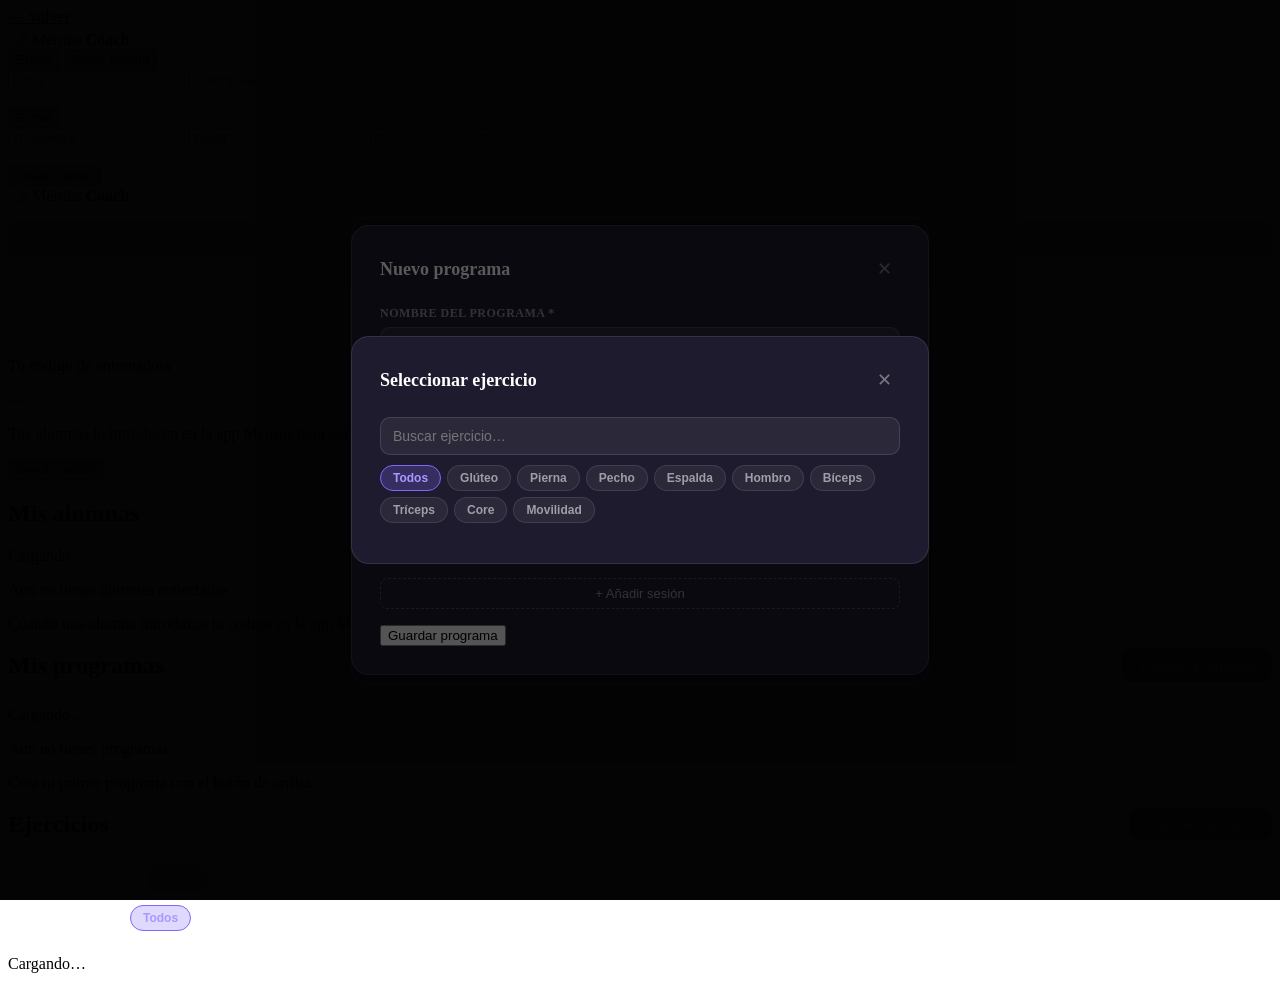
==== coach.html @ 7d2137c9 "feat: filtros por grupo muscular en el picker de ejercicios Co-Authored-By: Claude Sonnet 4.6 <norep" ====
<!doctype html>
<html lang="es">
<head>
  <meta charset="utf-8">
  <meta name="viewport" content="width=device-width, initial-scale=1">
  <title>Meirins Coach · Panel de entrenadora</title>
  <link rel="stylesheet" href="style.css">
  <link rel="stylesheet" href="coach.css">
</head>
<body class="coach-body">

  <!-- ── LOGIN / REGISTER ── -->
  <div id="auth-screen" class="coach-auth">
    <div class="coach-auth-card">
      <div style="display:flex;justify-content:space-between;align-items:center;margin-bottom:4px;">
        <a href="index.html" class="coach-back">← <span data-i18n="back">Volver</span></a>
        <div style="display:flex;gap:6px;">
          <button class="coach-lang-btn active" id="cbtn-es" onclick="setCoachLang('es')">ES</button>
          <button class="coach-lang-btn" id="cbtn-en" onclick="setCoachLang('en')">EN</button>
          <button class="coach-lang-btn" id="cbtn-fr" onclick="setCoachLang('fr')">FR</button>
        </div>
      </div>
      <div class="coach-logo">
        <span>🌙</span>
        <span class="coach-brand">Meirins <strong>Coach</strong></span>
      </div>

      <!-- Tabs -->
      <div class="auth-tabs">
        <button class="auth-tab active" onclick="showTab('login')" data-i18n="tab.login">Entrar</button>
        <button class="auth-tab" onclick="showTab('register')" data-i18n="tab.register">Crear cuenta</button>
      </div>

      <!-- Login -->
      <form id="login-form" class="auth-form" onsubmit="handleLogin(event)">
        <input class="auth-input" type="email" id="login-email" placeholder="Email" required />
        <input class="auth-input" type="password" id="login-password" data-i18n-placeholder="placeholder.password" placeholder="Contraseña" required />
        <p id="login-error" class="auth-error"></p>
        <button class="auth-btn" type="submit" id="login-btn" data-i18n="tab.login">Entrar</button>
      </form>

      <!-- Register -->
      <form id="register-form" class="auth-form hidden" onsubmit="handleRegister(event)">
        <input class="auth-input" type="text" id="reg-name" data-i18n-placeholder="placeholder.name" placeholder="Tu nombre" required />
        <input class="auth-input" type="email" id="reg-email" placeholder="Email" required />
        <input class="auth-input" type="password" id="reg-password" data-i18n-placeholder="placeholder.password6" placeholder="Contraseña (mín. 6 caracteres)" minlength="6" required />
        <p id="reg-error" class="auth-error"></p>
        <button class="auth-btn" type="submit" id="reg-btn" data-i18n="tab.register">Crear cuenta</button>
      </form>
    </div>
  </div>

  <!-- ── DASHBOARD ── -->
  <div id="dashboard-screen" class="hidden">
    <aside class="coach-sidebar">
      <div class="sidebar-logo">
        <span>🌙</span>
        <span>Meirins <strong>Coach</strong></span>
      </div>
      <p id="trainer-email" class="sidebar-email"></p>
      <nav class="sidebar-nav">
        <span class="sidebar-navitem active" onclick="showSection('clients')" data-i18n="nav.clients">Mis alumnas</span>
        <span class="sidebar-navitem" onclick="showSection('programs')" data-i18n="nav.programs">Mis programas</span>
        <span class="sidebar-navitem" onclick="showSection('exercises')" data-i18n="nav.exercises">Ejercicios</span>
      </nav>
      <div class="sidebar-code-box">
        <p class="sidebar-code-label" data-i18n="code.label">Tu código de entrenadora</p>
        <p id="trainer-code" class="sidebar-code">—</p>
        <p class="sidebar-code-hint" data-i18n="code.hint">Tus alumnas lo introducen en la app Meirins para conectarse contigo.</p>
      </div>
      <button class="sidebar-logout" onclick="handleLogout()" data-i18n="logout">Cerrar sesión</button>
    </aside>

    <main class="coach-main">

      <!-- ── MIS ALUMNAS ── -->
      <section id="section-clients">
        <h1 class="coach-heading" data-i18n="nav.clients">Mis alumnas</h1>
        <div id="clients-loading" class="coach-muted" data-i18n="loading">Cargando…</div>
        <div id="clients-empty" class="coach-empty hidden">
          <p class="coach-empty-title" data-i18n="empty.title">Aún no tienes alumnas conectadas</p>
          <p class="coach-muted" data-i18n="empty.hint">Cuando una alumna introduzca tu código en la app Meirins, aparecerá aquí.</p>
        </div>
        <div id="clients-list" class="clients-grid hidden"></div>
      </section>

      <!-- ── MIS PROGRAMAS ── -->
      <section id="section-programs" class="hidden">
        <div class="section-header">
          <h1 class="coach-heading" data-i18n="nav.programs">Mis programas</h1>
          <button class="btn-add" onclick="openModal('modal-program')" data-i18n="btn.new-program">+ Nuevo programa</button>
        </div>
        <div id="programs-loading" class="coach-muted" data-i18n="loading">Cargando…</div>
        <div id="programs-list" class="programs-grid hidden"></div>
        <div id="programs-empty" class="coach-empty hidden">
          <p class="coach-empty-title" data-i18n="empty.programs.title">Aún no tienes programas</p>
          <p class="coach-muted" data-i18n="empty.programs.hint">Crea tu primer programa con el botón de arriba.</p>
        </div>
      </section>

      <!-- ── EJERCICIOS ── -->
      <section id="section-exercises" class="hidden">
        <div class="section-header">
          <h1 class="coach-heading" data-i18n="nav.exercises">Ejercicios</h1>
          <button class="btn-add" onclick="openModal('modal-exercise')" data-i18n="btn.new-exercise">+ Nuevo ejercicio</button>
        </div>
        <div class="ex-filters">
          <div class="ex-filter-group">
            <label class="ex-filter-label">Parte del cuerpo</label>
            <div class="ex-filter-btns" id="filter-body">
              <button class="ex-fbtn active" data-filter="body" data-val="all">Todos</button>
              <button class="ex-fbtn" data-filter="body" data-val="glúteo">Glúteo</button>
              <button class="ex-fbtn" data-filter="body" data-val="pierna">Pierna</button>
              <button class="ex-fbtn" data-filter="body" data-val="pecho">Pecho</button>
              <button class="ex-fbtn" data-filter="body" data-val="espalda">Espalda</button>
              <button class="ex-fbtn" data-filter="body" data-val="hombro">Hombro</button>
              <button class="ex-fbtn" data-filter="body" data-val="bíceps">Bíceps</button>
              <button class="ex-fbtn" data-filter="body" data-val="tríceps">Tríceps</button>
              <button class="ex-fbtn" data-filter="body" data-val="core">Core</button>
              <button class="ex-fbtn" data-filter="body" data-val="movilidad">Movilidad</button>
            </div>
          </div>
          <div class="ex-filter-group">
            <label class="ex-filter-label">Material</label>
            <div class="ex-filter-btns" id="filter-equip">
              <button class="ex-fbtn active" data-filter="equip" data-val="all">Todos</button>
              <button class="ex-fbtn" data-filter="equip" data-val="sin material">Sin material</button>
              <button class="ex-fbtn" data-filter="equip" data-val="pesas">Pesas</button>
              <button class="ex-fbtn" data-filter="equip" data-val="elásticos">Elásticos</button>
              <button class="ex-fbtn" data-filter="equip" data-val="máquina">Máquina</button>
            </div>
          </div>
        </div>
        <div id="ex-loading" class="coach-muted">Cargando…</div>
        <div id="ex-list" class="ex-grid"></div>
      </section>

      <!-- ── MODAL DETALLE EJERCICIO ── -->
      <div id="modal-ex-detail" class="modal-overlay hidden" onclick="if(event.target===this)closeModal('modal-ex-detail')">
        <div class="modal-card" style="max-width:580px;padding:0;overflow:hidden">
          <div id="ex-detail-img-wrap" style="width:100%;height:280px;background:rgba(255,255,255,0.04);position:relative">
            <img id="ex-detail-img" src="" alt="" style="width:100%;height:100%;object-fit:cover;display:block"/>
            <button class="modal-close" onclick="closeModal('modal-ex-detail')" style="position:absolute;top:12px;right:12px;background:rgba(0,0,0,0.5);color:white;border:none;border-radius:50%;width:32px;height:32px;font-size:16px;cursor:pointer">✕</button>
          </div>
          <div style="padding:22px 24px 28px">
            <div style="display:flex;gap:8px;flex-wrap:wrap;margin-bottom:10px" id="ex-detail-tags"></div>
            <h2 id="ex-detail-name" style="font-size:20px;font-weight:800;color:white;margin:0 0 14px"></h2>
            <div id="ex-detail-difficulty" style="margin-bottom:16px"></div>
            <div id="ex-detail-instructions" style="font-size:14px;color:rgba(255,255,255,0.7);line-height:1.7;margin-bottom:14px"></div>
            <div id="ex-detail-safety" style="font-size:13px;color:rgba(255,255,255,0.4);line-height:1.6;border-top:1px solid rgba(255,255,255,0.08);padding-top:12px"></div>
          </div>
        </div>
      </div>

      <!-- ── MODAL EJERCICIO ── -->
      <div id="modal-exercise" class="modal-overlay hidden" onclick="if(event.target===this)closeModal('modal-exercise')">
        <div class="modal-card">
          <div class="modal-header">
            <h2 class="modal-title">Nuevo ejercicio</h2>
            <button class="modal-close" onclick="closeModal('modal-exercise')">✕</button>
          </div>
          <form onsubmit="saveExercise(event)">
            <div class="form-group">
              <label class="form-label">Nombre del ejercicio *</label>
              <input class="form-input" id="ex-name" type="text" placeholder="Ej: Sentadilla goblet" required />
            </div>
            <div class="form-row">
              <div class="form-group">
                <label class="form-label">Parte del cuerpo</label>
                <select class="form-input" id="ex-body">
                  <option value="">— Selecciona —</option>
                  <option value="glúteo">Glúteo</option>
                  <option value="pierna">Pierna</option>
                  <option value="pecho">Pecho</option>
                  <option value="espalda">Espalda</option>
                  <option value="hombro">Hombro</option>
                  <option value="bíceps">Bíceps</option>
                  <option value="tríceps">Tríceps</option>
                  <option value="core">Core</option>
                  <option value="movilidad">Movilidad</option>
                </select>
              </div>
              <div class="form-group">
                <label class="form-label">Material</label>
                <select class="form-input" id="ex-equip">
                  <option value="">— Selecciona —</option>
                  <option value="sin material">Sin material</option>
                  <option value="pesas">Pesas</option>
                  <option value="elásticos">Elásticos</option>
                  <option value="máquina">Máquina</option>
                </select>
              </div>
            </div>
            <div class="form-group">
              <label class="form-label">Notas (opcional)</label>
              <textarea class="form-input" id="ex-notes" rows="2" placeholder="Indicaciones, variantes…"></textarea>
            </div>
            <div class="form-group">
              <label class="form-label">Imagen / GIF del ejercicio (opcional)</label>
              <div id="ex-img-preview-wrap" style="display:none;margin-bottom:8px">
                <img id="ex-img-preview" src="" style="width:100%;max-height:180px;object-fit:cover;border-radius:10px"/>
              </div>
              <label for="ex-img-file" style="display:flex;align-items:center;gap:10px;cursor:pointer;background:rgba(255,255,255,0.05);border:1px dashed rgba(255,255,255,0.2);border-radius:10px;padding:12px 16px;color:rgba(255,255,255,0.6);font-size:14px">
                <span style="font-size:22px">📷</span>
                <span id="ex-img-label">Subir foto o GIF desde tu dispositivo</span>
              </label>
              <input type="file" id="ex-img-file" accept="image/*,.gif" style="display:none" onchange="previewExImg(this)"/>
            </div>
            <p id="ex-error" class="auth-error"></p>
            <button class="auth-btn" type="submit" id="ex-save-btn">Guardar ejercicio</button>
          </form>
        </div>
      </div>

      <!-- ── MODAL PROGRAMA ── -->
      <div id="modal-program" class="modal-overlay hidden" onclick="if(event.target===this)closeModal('modal-program')">
        <div class="modal-card">
          <div class="modal-header">
            <h2 class="modal-title">Nuevo programa</h2>
            <button class="modal-close" onclick="closeModal('modal-program')">✕</button>
          </div>
          <form onsubmit="saveProgram(event)">
            <div class="form-group">
              <label class="form-label">Nombre del programa *</label>
              <input class="form-input" id="prog-name" type="text" placeholder="Ej: Fuerza total · Iniciación" required />
            </div>
            <div class="form-row">
              <div class="form-group">
                <label class="form-label">Días por semana</label>
                <select class="form-input" id="prog-days">
                  <option value="2">2 días</option>
                  <option value="3" selected>3 días</option>
                  <option value="4">4 días</option>
                  <option value="5">5 días</option>
                </select>
              </div>
            </div>
            <div class="form-group">
              <label class="form-label">Descripción (opcional)</label>
              <textarea class="form-input" id="prog-desc" rows="2" placeholder="Objetivo, nivel, indicaciones…"></textarea>
            </div>
            <div class="form-group">
              <label class="form-label">Sesiones</label>
              <div id="prog-sessions-list"></div>
              <button type="button" class="btn-add-session" onclick="addSession()">+ Añadir sesión</button>
            </div>
            <p id="prog-error" class="auth-error"></p>
            <button class="auth-btn" type="submit" id="prog-save-btn">Guardar programa</button>
          </form>
        </div>
      </div>

    </main>

    <!-- ── EXERCISE PICKER ── -->
    <div id="ex-picker-overlay" class="modal-overlay hidden" onclick="if(event.target===this)closeExPicker()">
      <div class="modal-card" style="display:flex;flex-direction:column;max-height:80vh">
        <div class="modal-header">
          <h2 class="modal-title">Seleccionar ejercicio</h2>
          <button class="modal-close" onclick="closeExPicker()">✕</button>
        </div>
        <input id="ex-picker-search" class="form-input" type="search" placeholder="Buscar ejercicio…" oninput="renderExPicker()" style="margin-bottom:10px" />
        <div id="ex-picker-filters" style="display:flex;flex-wrap:wrap;gap:6px;margin-bottom:12px">
          <button class="ex-fbtn active" data-picker-filter="all" onclick="setPickerFilter(this,'all')">Todos</button>
          <button class="ex-fbtn" data-picker-filter="glúteo" onclick="setPickerFilter(this,'glúteo')">Glúteo</button>
          <button class="ex-fbtn" data-picker-filter="pierna" onclick="setPickerFilter(this,'pierna')">Pierna</button>
          <button class="ex-fbtn" data-picker-filter="pecho" onclick="setPickerFilter(this,'pecho')">Pecho</button>
          <button class="ex-fbtn" data-picker-filter="espalda" onclick="setPickerFilter(this,'espalda')">Espalda</button>
          <button class="ex-fbtn" data-picker-filter="hombro" onclick="setPickerFilter(this,'hombro')">Hombro</button>
          <button class="ex-fbtn" data-picker-filter="bíceps" onclick="setPickerFilter(this,'bíceps')">Bíceps</button>
          <button class="ex-fbtn" data-picker-filter="tríceps" onclick="setPickerFilter(this,'tríceps')">Tríceps</button>
          <button class="ex-fbtn" data-picker-filter="core" onclick="setPickerFilter(this,'core')">Core</button>
          <button class="ex-fbtn" data-picker-filter="movilidad" onclick="setPickerFilter(this,'movilidad')">Movilidad</button>
        </div>
        <div id="ex-picker-list" style="overflow-y:auto;flex:1"></div>
      </div>
    </div>

  </div>

  <style>
    .coach-lang-btn { background: transparent; border: 1px solid rgba(255,255,255,0.25); color: rgba(255,255,255,0.5); font-size: 11px; font-weight: 600; padding: 2px 7px; border-radius: 4px; cursor: pointer; }
    .coach-lang-btn.active { color: white; border-color: white; background: rgba(255,255,255,0.15); }

    /* Nav */
    .sidebar-navitem { display: block; padding: 10px 14px; border-radius: 10px; cursor: pointer; color: rgba(255,255,255,0.55); font-size: 14px; font-weight: 500; transition: all .15s; margin-bottom: 6px; }
    .sidebar-navitem:hover { background: rgba(255,255,255,0.07); color: white; }
    .sidebar-navitem.active { background: rgba(124,106,247,0.25); color: #a898ff; }

    /* Section header */
    .section-header { display: flex; align-items: center; justify-content: space-between; margin-bottom: 24px; }
    .section-header .coach-heading { margin: 0; }
    .btn-add { background: #7c6af7; color: white; border: none; border-radius: 10px; padding: 9px 18px; font-size: 13px; font-weight: 700; cursor: pointer; transition: opacity .15s; }
    .btn-add:hover { opacity: .85; }

    /* Programs */
    .programs-grid { display: flex; flex-direction: column; gap: 20px; }
    .program-card { background: rgba(255,255,255,0.04); border: 1px solid rgba(255,255,255,0.08); border-radius: 16px; overflow: hidden; }
    .program-header { padding: 18px 22px 14px; border-bottom: 1px solid rgba(255,255,255,0.07); display: flex; justify-content: space-between; align-items: flex-start; }
    .program-header-left { flex: 1; }
    .program-days-badge { display: inline-block; background: rgba(124,106,247,0.2); color: #a898ff; font-size: 11px; font-weight: 700; padding: 3px 10px; border-radius: 20px; margin-bottom: 8px; }
    .program-title { font-size: 17px; font-weight: 700; color: white; margin: 0 0 5px; }
    .program-desc { font-size: 13px; color: rgba(255,255,255,0.5); margin: 0; }
    .program-sessions { display: grid; grid-template-columns: repeat(auto-fit, minmax(200px, 1fr)); }
    .session-block { padding: 14px 22px; border-right: 1px solid rgba(255,255,255,0.07); }
    .session-block:last-child { border-right: none; }
    .session-label { font-size: 11px; font-weight: 700; color: #7c6af7; text-transform: uppercase; letter-spacing: .5px; margin: 0 0 8px; }
    .session-exercises { font-size: 13px; color: rgba(255,255,255,0.65); white-space: pre-line; margin: 0; }
    .btn-delete { background: none; border: none; color: rgba(255,255,255,0.25); font-size: 16px; cursor: pointer; padding: 2px 6px; border-radius: 6px; transition: all .15s; }
    .btn-delete:hover { color: #ff6b6b; background: rgba(255,107,107,0.1); }

    /* Exercises */
    .ex-filters { display: flex; flex-direction: column; gap: 14px; margin-bottom: 24px; }
    .ex-filter-group { display: flex; align-items: center; gap: 12px; flex-wrap: wrap; }
    .ex-filter-label { font-size: 12px; font-weight: 700; color: rgba(255,255,255,0.4); text-transform: uppercase; letter-spacing: .5px; min-width: 110px; }
    .ex-filter-btns { display: flex; gap: 8px; flex-wrap: wrap; }
    .ex-fbtn { background: rgba(255,255,255,0.06); border: 1px solid rgba(255,255,255,0.1); color: rgba(255,255,255,0.55); font-size: 12px; font-weight: 600; padding: 5px 12px; border-radius: 20px; cursor: pointer; transition: all .15s; }
    .ex-fbtn:hover { background: rgba(255,255,255,0.12); color: white; }
    .ex-fbtn.active { background: rgba(124,106,247,0.25); border-color: #7c6af7; color: #a898ff; }
    .ex-grid { display: grid; grid-template-columns: repeat(auto-fill, minmax(200px, 1fr)); gap: 12px; }
    .ex-card { background: rgba(255,255,255,0.04); border: 1px solid rgba(255,255,255,0.08); border-radius: 14px; overflow: hidden; display: flex; flex-direction: column; }
    .ex-card-gif { width: 100%; height: 160px; object-fit: cover; background: rgba(255,255,255,0.03); display: block; }
    .ex-card-gif-placeholder { width: 100%; height: 160px; background: rgba(255,255,255,0.03); display: flex; align-items: center; justify-content: center; font-size: 32px; }
    .ex-card-body { padding: 10px 12px 12px; flex: 1; display: flex; flex-direction: column; justify-content: space-between; }
    .ex-card-left { flex: 1; }
    .ex-card-name { font-size: 13px; font-weight: 700; color: white; margin: 0 0 6px; }
    .ex-card-tags { display: flex; gap: 5px; flex-wrap: wrap; }
    .ex-card-notes { font-size: 11px; color: rgba(255,255,255,0.4); margin: 5px 0 0; }
    .ex-tag { font-size: 10px; padding: 2px 7px; border-radius: 10px; font-weight: 600; }
    .ex-tag-body { background: rgba(124,106,247,0.2); color: #a898ff; }
    .ex-tag-equip { background: rgba(255,255,255,0.08); color: rgba(255,255,255,0.55); }

    /* Modal */
    .modal-overlay { position: fixed; inset: 0; background: rgba(0,0,0,0.65); display: flex; align-items: center; justify-content: center; z-index: 100; padding: 20px; }
    .modal-card { background: #1e1b2e; border: 1px solid rgba(255,255,255,0.1); border-radius: 18px; padding: 28px; width: 100%; max-width: 520px; max-height: 90vh; overflow-y: auto; }
    .modal-header { display: flex; justify-content: space-between; align-items: center; margin-bottom: 22px; }
    .modal-title { font-size: 18px; font-weight: 700; color: white; margin: 0; }
    .modal-close { background: none; border: none; color: rgba(255,255,255,0.4); font-size: 18px; cursor: pointer; padding: 4px 8px; border-radius: 8px; }
    .modal-close:hover { color: white; background: rgba(255,255,255,0.08); }
    .form-group { margin-bottom: 16px; }
    .form-row { display: grid; grid-template-columns: 1fr 1fr; gap: 14px; }
    .form-label { display: block; font-size: 12px; font-weight: 700; color: rgba(255,255,255,0.5); text-transform: uppercase; letter-spacing: .5px; margin-bottom: 6px; }
    .form-input { width: 100%; background: rgba(255,255,255,0.06); border: 1px solid rgba(255,255,255,0.12); border-radius: 10px; color: white; font-size: 14px; padding: 10px 12px; box-sizing: border-box; }
    .form-input:focus { outline: none; border-color: #7c6af7; }
    .form-input option { background: #1e1b2e; }
    textarea.form-input { resize: vertical; font-family: inherit; }
    .session-form-block { background: rgba(255,255,255,0.04); border: 1px solid rgba(255,255,255,0.08); border-radius: 10px; padding: 12px 14px; margin-bottom: 10px; }
    .session-form-title { font-size: 12px; font-weight: 700; color: #a898ff; margin: 0 0 8px; }
    .btn-add-session { background: transparent; border: 1px dashed rgba(255,255,255,0.2); color: rgba(255,255,255,0.5); border-radius: 8px; padding: 7px 14px; font-size: 13px; cursor: pointer; width: 100%; margin-top: 4px; }
    .btn-add-session:hover { border-color: #7c6af7; color: #a898ff; }

    /* Session exercise picker */
    .btn-pick-ex { background: transparent; border: 1px dashed rgba(124,106,247,0.4); color: #a898ff; border-radius: 8px; padding: 7px 14px; font-size: 13px; cursor: pointer; width: 100%; margin-top: 6px; transition: all .15s; }
    .btn-pick-ex:hover { background: rgba(124,106,247,0.1); border-color: #7c6af7; }
    .session-ex-selected { display: flex; flex-direction: column; gap: 6px; margin-bottom: 4px; }
    .session-ex-item { display: flex; align-items: center; gap: 8px; background: rgba(124,106,247,0.1); border: 1px solid rgba(124,106,247,0.2); border-radius: 8px; padding: 7px 10px; }
    .session-ex-name { flex: 1; font-size: 13px; color: white; min-width: 0; overflow: hidden; text-overflow: ellipsis; white-space: nowrap; }
    .session-ex-num { width: 42px; background: rgba(255,255,255,0.08); border: 1px solid rgba(255,255,255,0.12); border-radius: 6px; color: white; font-size: 13px; font-weight: 700; text-align: center; padding: 3px 4px; }
    .session-ex-num:focus { outline: none; border-color: #7c6af7; }

    /* Exercise picker overlay */
    .ex-picker-row { display: flex; align-items: center; gap: 12px; padding: 10px 4px; border-bottom: 1px solid rgba(255,255,255,0.05); cursor: pointer; transition: background .1s; border-radius: 8px; }
    .ex-picker-row:hover { background: rgba(255,255,255,0.05); }
    .ex-picker-row--added { opacity: 0.45; cursor: default; }
    .ex-picker-row--added:hover { background: none; }
  </style>
  <script src="https://cdn.jsdelivr.net/npm/@supabase/supabase-js@2/dist/umd/supabase.min.js"></script>
  <script>
    const { createClient } = supabase;
    const sb = createClient(
      'https://lpcvkzmfemxziuhdmzpx.supabase.co',
      'sb_publishable__JhEh4SY-q0NWRB5SO8-9Q_zLr_wszB'
    );

    // ── i18n ──
    const CT = {
      es: { back:'Volver', 'tab.login':'Entrar', 'tab.register':'Crear cuenta', 'placeholder.password':'Contraseña', 'placeholder.name':'Tu nombre', 'placeholder.password6':'Contraseña (mín. 6 caracteres)', clients:'Mis alumnas', 'code.label':'Tu código de entrenadora', 'code.hint':'Tus alumnas lo introducen en la app Meirins para conectarse contigo.', logout:'Cerrar sesión', loading:'Cargando…', 'empty.title':'Aún no tienes alumnas conectadas', 'empty.hint':'Cuando una alumna introduzca tu código en la app Meirins, aparecerá aquí.', active:'activa', noname:'Sin nombre', 'nav.clients':'Mis alumnas', 'nav.programs':'Mis programas', 'nav.exercises':'Ejercicios', 'btn.new-program':'+ Nuevo programa', 'btn.new-exercise':'+ Nuevo ejercicio', 'empty.programs.title':'Aún no tienes programas', 'empty.programs.hint':'Crea tu primer programa con el botón de arriba.' },
      en: { back:'Back', 'tab.login':'Log in', 'tab.register':'Create account', 'placeholder.password':'Password', 'placeholder.name':'Your name', 'placeholder.password6':'Password (min. 6 characters)', clients:'My clients', 'code.label':'Your trainer code', 'code.hint':'Your clients enter this code in the Meirins app to connect with you.', logout:'Log out', loading:'Loading…', 'empty.title':'No clients connected yet', 'empty.hint':'When a client enters your code in the Meirins app, they will appear here.', active:'active', noname:'No name', 'nav.clients':'My clients', 'nav.programs':'My programs', 'nav.exercises':'Exercises', 'btn.new-program':'+ New program', 'btn.new-exercise':'+ New exercise', 'empty.programs.title':'No programs yet', 'empty.programs.hint':'Create your first program with the button above.' },
      fr: { back:'Retour', 'tab.login':'Se connecter', 'tab.register':'Créer un compte', 'placeholder.password':'Mot de passe', 'placeholder.name':'Ton prénom', 'placeholder.password6':'Mot de passe (min. 6 caractères)', clients:'Mes clientes', 'code.label':'Ton code coach', 'code.hint':'Tes clientes entrent ce code dans l\'app Meirins pour se connecter avec toi.', logout:'Se déconnecter', loading:'Chargement…', 'empty.title':'Aucune cliente connectée pour l\'instant', 'empty.hint':'Quand une cliente entre ton code dans l\'app Meirins, elle apparaîtra ici.', active:'active', noname:'Sans nom', 'nav.clients':'Mes clientes', 'nav.programs':'Mes programmes', 'nav.exercises':'Exercices', 'btn.new-program':'+ Nouveau programme', 'btn.new-exercise':'+ Nouvel exercice', 'empty.programs.title':'Aucun programme pour l\'instant', 'empty.programs.hint':'Crée ton premier programme avec le bouton ci-dessus.' },
    };
    let currentLang = localStorage.getItem('meirins_lang') || 'es';

    function setCoachLang(lang) {
      if (!CT[lang]) return;
      currentLang = lang;
      localStorage.setItem('meirins_lang', lang);
      document.querySelectorAll('[data-i18n]').forEach(el => {
        const k = el.dataset.i18n;
        if (CT[lang][k]) el.textContent = CT[lang][k];
      });
      document.querySelectorAll('[data-i18n-placeholder]').forEach(el => {
        const k = el.dataset.i18nPlaceholder;
        if (CT[lang][k]) el.placeholder = CT[lang][k];
      });
      ['es','en','fr'].forEach(l => {
        const b = document.getElementById('cbtn-' + l);
        if (b) b.classList.toggle('active', l === lang);
      });
    }
    setCoachLang(currentLang);

    // ── Auth state ──
    sb.auth.onAuthStateChange((_e, session) => {
      if (session) showDashboard(session.user);
      else showAuth();
    });

    // ── Tabs ──
    function showTab(tab) {
      document.querySelectorAll('.auth-tab').forEach((t, i) => t.classList.toggle('active', (i === 0) === (tab === 'login')));
      document.getElementById('login-form').classList.toggle('hidden', tab !== 'login');
      document.getElementById('register-form').classList.toggle('hidden', tab !== 'register');
    }

    // ── Login ──
    async function handleLogin(e) {
      e.preventDefault();
      const btn = document.getElementById('login-btn');
      btn.textContent = 'Entrando…'; btn.disabled = true;
      const { error } = await sb.auth.signInWithPassword({
        email: document.getElementById('login-email').value,
        password: document.getElementById('login-password').value,
      });
      if (error) {
        document.getElementById('login-error').textContent = error.message;
        btn.textContent = 'Entrar'; btn.disabled = false;
      }
    }

    // ── Register ──
    function generateCode(name) {
      const base = name.trim().toUpperCase().replace(/\s+/g, '').slice(0, 5);
      return base + Math.floor(1000 + Math.random() * 9000);
    }

    async function handleRegister(e) {
      e.preventDefault();
      const btn = document.getElementById('reg-btn');
      btn.textContent = 'Creando cuenta…'; btn.disabled = true;
      const name = document.getElementById('reg-name').value;
      const email = document.getElementById('reg-email').value;
      const password = document.getElementById('reg-password').value;

      const { data, error } = await sb.auth.signUp({ email, password });
      if (error) {
        document.getElementById('reg-error').textContent = error.message;
        btn.textContent = 'Crear cuenta'; btn.disabled = false;
        return;
      }

      // Si hay sesión activa (email confirmation desactivado), insertar y entrar
      if (data.session) {
        const { error: insertError } = await sb.from('trainers').insert({
          user_id: data.user.id, name, trainer_code: generateCode(name)
        });
        if (insertError) {
          document.getElementById('reg-error').textContent = insertError.message;
          btn.textContent = 'Crear cuenta'; btn.disabled = false;
          return;
        }
        showDashboard(data.user);
      } else {
        // Email confirmation requerido
        document.getElementById('reg-error').style.color = '#7c6af7';
        document.getElementById('reg-error').textContent = '¡Cuenta creada! Revisa tu email para confirmar y luego entra.';
        btn.textContent = 'Crear cuenta'; btn.disabled = false;
      }
    }

    // ── Logout ──
    async function handleLogout() { await sb.auth.signOut(); }

    // ── Show auth ──
    function showAuth() {
      document.getElementById('auth-screen').classList.remove('hidden');
      document.getElementById('dashboard-screen').classList.add('hidden');
    }

    // ── Show dashboard ──
    async function showDashboard(user) {
      document.getElementById('auth-screen').classList.add('hidden');
      document.getElementById('dashboard-screen').classList.remove('hidden');
      document.getElementById('trainer-email').textContent = user.email;

      const { data: trainerRow } = await sb.from('trainers').select('id, name, trainer_code').eq('user_id', user.id).single();
      if (trainerRow) {
        currentTrainerId = trainerRow.id;
        document.getElementById('trainer-code').textContent = trainerRow.trainer_code;
        const { data: clients } = await sb.from('trainer_clients')
          .select('*, profile:profiles(*)')
          .eq('trainer_id', trainerRow.id)
          .eq('status', 'active');
        renderClients(clients || []);
      } else {
        renderClients([]);
      }
    }

    // ── State ──
    let currentTrainerId = null;
    let allExercises = [];
    let activeBody = 'all', activeEquip = 'all';
    let sessionCount = 0;
    let sessionExercises = {}; // { sessionN: [{id, name, sets, reps}] }
    let activePickerSession = null;
    let pickerBodyFilter = 'all';

    // ── Section navigation ──
    function showSection(name) {
      ['clients','programs','exercises'].forEach(s => {
        document.getElementById('section-' + s).classList.toggle('hidden', s !== name);
      });
      document.querySelectorAll('.sidebar-navitem').forEach((el, i) => {
        el.classList.toggle('active', ['clients','programs','exercises'][i] === name);
      });
      if (name === 'exercises') loadExercises();
      if (name === 'programs') loadPrograms();
    }

    // ── Modal ──
    function openModal(id) { document.getElementById(id).classList.remove('hidden'); }
    function closeModal(id) { document.getElementById(id).classList.add('hidden'); }

    // ── EJERCICIOS ──
    async function loadExercises() {
      document.getElementById('ex-loading').classList.remove('hidden');
      document.getElementById('ex-list').innerHTML = '';
      const { data } = await sb.from('exercises_library').select('*').order('name');
      allExercises = (data || []).map(e => ({
        ...e,
        body_part: e.muscle_es || e.muscle,
        equipment: e.equipment,
      }));
      document.getElementById('ex-loading').classList.add('hidden');
      renderExercises();
    }

    function renderExercises() {
      const filtered = allExercises.filter(e =>
        (activeBody === 'all' || e.body_part === activeBody) &&
        (activeEquip === 'all' || (e.equipment || '').toLowerCase().includes(activeEquip))
      );
      document.getElementById('ex-list').innerHTML = filtered.length
        ? filtered.map(e => `
          <div class="ex-card" onclick="openExDetail(${JSON.stringify(e).replace(/"/g,'&quot;')})" style="cursor:pointer">
            ${e.gif_url
              ? `<img class="ex-card-gif" src="${e.gif_url}" alt="${e.name}" loading="lazy"/>`
              : `<div class="ex-card-gif-placeholder">💪</div>`}
            <div class="ex-card-body">
              <div class="ex-card-left">
                <p class="ex-card-name">${e.name}</p>
                <div class="ex-card-tags">
                  ${e.body_part ? `<span class="ex-tag ex-tag-body">${e.body_part}</span>` : ''}
                  ${e.equipment ? `<span class="ex-tag ex-tag-equip">${e.equipment}</span>` : ''}
                </div>
              </div>
              <button class="btn-delete" onclick="event.stopPropagation();deleteExercise('${e.id}')" title="Eliminar" style="align-self:flex-end;margin-top:6px">✕</button>
            </div>
          </div>`).join('')
        : '<p class="coach-muted">No hay ejercicios con estos filtros.</p>';
    }

    function previewExImg(input) {
      const file = input.files[0];
      if (!file) return;
      const label = document.getElementById('ex-img-label');
      label.textContent = file.name;
      const wrap = document.getElementById('ex-img-preview-wrap');
      const preview = document.getElementById('ex-img-preview');
      const reader = new FileReader();
      reader.onload = ev => { preview.src = ev.target.result; wrap.style.display = 'block'; };
      reader.readAsDataURL(file);
    }

    async function uploadExerciseImage(file, exerciseName) {
      const ext = file.name.split('.').pop();
      const path = `exercises/${currentTrainerId}/${Date.now()}_${exerciseName.replace(/\s+/g,'-').toLowerCase()}.${ext}`;
      const { data, error } = await sb.storage.from('exercise-images').upload(path, file, { upsert: true });
      if (error) throw error;
      const { data: urlData } = sb.storage.from('exercise-images').getPublicUrl(path);
      return urlData.publicUrl;
    }

    async function saveExercise(e) {
      e.preventDefault();
      const btn = document.getElementById('ex-save-btn');
      btn.textContent = 'Guardando…'; btn.disabled = true;

      let gif_url = null;
      const fileInput = document.getElementById('ex-img-file');
      if (fileInput.files[0]) {
        try {
          gif_url = await uploadExerciseImage(fileInput.files[0], document.getElementById('ex-name').value.trim());
        } catch (err) {
          document.getElementById('ex-error').textContent = 'Error subiendo imagen: ' + err.message;
          btn.textContent = 'Guardar ejercicio'; btn.disabled = false;
          return;
        }
      }

      const { error } = await sb.from('trainer_exercises').insert({
        trainer_id: currentTrainerId,
        name: document.getElementById('ex-name').value.trim(),
        body_part: document.getElementById('ex-body').value || null,
        equipment: document.getElementById('ex-equip').value || null,
        notes: document.getElementById('ex-notes').value.trim() || null,
        gif_url,
      });
      if (error) {
        document.getElementById('ex-error').textContent = error.message;
        btn.textContent = 'Guardar ejercicio'; btn.disabled = false;
        return;
      }
      e.target.reset();
      document.getElementById('ex-img-preview-wrap').style.display = 'none';
      document.getElementById('ex-img-label').textContent = 'Subir foto o GIF desde tu dispositivo';
      closeModal('modal-exercise');
      btn.textContent = 'Guardar ejercicio'; btn.disabled = false;
      loadExercises();
    }

    function openExDetail(e) {
      const img = document.getElementById('ex-detail-img');
      if (e.gif_url) {
        img.src = e.gif_url;
        img.style.display = 'block';
        document.getElementById('ex-detail-img-wrap').style.height = '280px';
      } else {
        img.style.display = 'none';
        document.getElementById('ex-detail-img-wrap').style.height = '0';
      }

      document.getElementById('ex-detail-name').textContent = e.name;

      const diffColors = { beginner: '#4ade80', intermediate: '#facc15', expert: '#f87171' };
      const diff = e.difficulty;
      document.getElementById('ex-detail-difficulty').innerHTML = diff
        ? `<span style="font-size:12px;font-weight:700;padding:3px 10px;border-radius:20px;background:${diffColors[diff] || '#888'}22;color:${diffColors[diff] || '#888'}">${diff.charAt(0).toUpperCase() + diff.slice(1)}</span>`
        : '';

      document.getElementById('ex-detail-tags').innerHTML = `
        ${e.body_part ? `<span class="ex-tag ex-tag-body" style="font-size:12px;padding:4px 10px">${e.body_part}</span>` : ''}
        ${e.equipment ? `<span class="ex-tag ex-tag-equip" style="font-size:12px;padding:4px 10px">${e.equipment}</span>` : ''}
        ${e.type ? `<span class="ex-tag" style="font-size:12px;padding:4px 10px;background:rgba(255,255,255,0.06);color:rgba(255,255,255,0.5)">${e.type}</span>` : ''}
      `;

      document.getElementById('ex-detail-instructions').innerHTML = e.instructions
        ? `<p style="font-size:12px;font-weight:700;color:rgba(255,255,255,0.35);text-transform:uppercase;letter-spacing:.5px;margin:0 0 8px">Instrucciones</p>${e.instructions}`
        : '';

      document.getElementById('ex-detail-safety').innerHTML = e.safety_info
        ? `<p style="font-size:12px;font-weight:700;color:rgba(255,255,255,0.3);text-transform:uppercase;letter-spacing:.5px;margin:0 0 6px">⚠️ Seguridad</p>${e.safety_info}`
        : '';

      openModal('modal-ex-detail');
    }

    async function deleteExercise(id) {
      if (!confirm('¿Eliminar este ejercicio?')) return;
      await sb.from('trainer_exercises').delete().eq('id', id);
      loadExercises();
    }

    document.addEventListener('click', ev => {
      const btn = ev.target.closest('.ex-fbtn');
      if (!btn) return;
      const { filter, val } = btn.dataset;
      if (filter === 'body') activeBody = val;
      if (filter === 'equip') activeEquip = val;
      btn.closest('.ex-filter-btns').querySelectorAll('.ex-fbtn').forEach(b => b.classList.remove('active'));
      btn.classList.add('active');
      renderExercises();
    });

    // ── PROGRAMAS ──
    async function loadPrograms() {
      if (!currentTrainerId) return;
      document.getElementById('programs-loading').classList.remove('hidden');
      document.getElementById('programs-list').classList.add('hidden');
      document.getElementById('programs-empty').classList.add('hidden');
      const { data } = await sb.from('trainer_programs')
        .select('*').eq('trainer_id', currentTrainerId).order('created_at', { ascending: false });
      document.getElementById('programs-loading').classList.add('hidden');
      renderPrograms(data || []);
    }

    function renderPrograms(programs) {
      if (programs.length === 0) {
        document.getElementById('programs-empty').classList.remove('hidden');
        return;
      }
      const list = document.getElementById('programs-list');
      list.classList.remove('hidden');
      list.innerHTML = programs.map(p => {
        const sessions = p.sessions || [];
        const sessionsHtml = sessions.length
          ? sessions.map(s => `
              <div class="session-block">
                <p class="session-label">${s.title || 'Sesión'}</p>
                <p class="session-exercises">${(s.exercises || '').replace(/\n/g, '<br>')}</p>
              </div>`).join('')
          : '<div class="session-block"><p class="coach-muted" style="font-size:13px">Sin sesiones</p></div>';
        return `
          <div class="program-card">
            <div class="program-header">
              <div class="program-header-left">
                <span class="program-days-badge">${p.days_per_week || '?'} días / semana</span>
                <h2 class="program-title">${p.name}</h2>
                ${p.description ? `<p class="program-desc">${p.description}</p>` : ''}
              </div>
              <button class="btn-delete" onclick="deleteProgram('${p.id}')" title="Eliminar">✕</button>
            </div>
            <div class="program-sessions">${sessionsHtml}</div>
          </div>`;
      }).join('');
    }

    function addSession() {
      sessionCount++;
      sessionExercises[sessionCount] = [];
      const div = document.createElement('div');
      div.className = 'session-form-block';
      div.id = 'session-block-' + sessionCount;
      div.innerHTML = `
        <div style="display:flex;justify-content:space-between;align-items:center;margin-bottom:8px">
          <p class="session-form-title">Sesión ${sessionCount}</p>
          <button type="button" onclick="removeSession(${sessionCount})" style="background:none;border:none;color:rgba(255,255,255,0.3);cursor:pointer;font-size:16px;padding:0">✕</button>
        </div>
        <input class="form-input" style="margin-bottom:10px" type="text" placeholder="Título (Ej: Lunes · Tren inferior)" data-session-title="${sessionCount}" />
        <div id="session-ex-list-${sessionCount}" class="session-ex-selected"></div>
        <button type="button" class="btn-pick-ex" onclick="openExPicker(${sessionCount})">+ Añadir ejercicio</button>`;
      document.getElementById('prog-sessions-list').appendChild(div);
    }

    function removeSession(n) {
      const el = document.getElementById('session-block-' + n);
      if (el) el.remove();
      delete sessionExercises[n];
    }

    // ── Exercise picker ──
    function openExPicker(sessionN) {
      activePickerSession = sessionN;
      pickerBodyFilter = 'all';
      document.getElementById('ex-picker-search').value = '';
      document.querySelectorAll('#ex-picker-filters .ex-fbtn').forEach(b => b.classList.toggle('active', b.dataset.pickerFilter === 'all'));
      renderExPicker();
      document.getElementById('ex-picker-overlay').classList.remove('hidden');
      if (!allExercises.length && currentTrainerId) loadExercises();
    }

    function setPickerFilter(btn, val) {
      pickerBodyFilter = val;
      document.querySelectorAll('#ex-picker-filters .ex-fbtn').forEach(b => b.classList.remove('active'));
      btn.classList.add('active');
      renderExPicker();
    }

    function closeExPicker() {
      document.getElementById('ex-picker-overlay').classList.add('hidden');
      activePickerSession = null;
    }

    function renderExPicker() {
      const q = (document.getElementById('ex-picker-search').value || '').toLowerCase();
      const filtered = allExercises.filter(e =>
        (pickerBodyFilter === 'all' || e.body_part === pickerBodyFilter) &&
        (!q || e.name.toLowerCase().includes(q) || (e.body_part || '').toLowerCase().includes(q))
      );
      const selected = sessionExercises[activePickerSession] || [];
      document.getElementById('ex-picker-list').innerHTML = filtered.length
        ? filtered.map(e => {
            const isAdded = selected.some(s => s.id === e.id);
            return `<div class="ex-picker-row ${isAdded ? 'ex-picker-row--added' : ''}" onclick="${isAdded ? '' : `pickExercise('${e.id}','${e.name.replace(/'/g,"\\'")}');this.classList.add('ex-picker-row--added')`}">
              ${e.gif_url ? `<img src="${e.gif_url}" style="width:40px;height:40px;object-fit:cover;border-radius:6px;flex-shrink:0" loading="lazy"/>` : `<div style="width:40px;height:40px;border-radius:6px;background:rgba(255,255,255,0.07);display:flex;align-items:center;justify-content:center;font-size:18px;flex-shrink:0">💪</div>`}
              <div style="flex:1;min-width:0">
                <p style="margin:0;font-size:13px;font-weight:600;color:white;white-space:nowrap;overflow:hidden;text-overflow:ellipsis">${e.name}</p>
                ${e.body_part ? `<p style="margin:0;font-size:11px;color:rgba(255,255,255,0.4)">${e.body_part}${e.equipment ? ' · ' + e.equipment : ''}</p>` : ''}
              </div>
              <span style="font-size:18px;flex-shrink:0">${isAdded ? '✓' : '+'}</span>
            </div>`;
          }).join('')
        : '<p style="color:rgba(255,255,255,0.4);font-size:13px;padding:16px 0;text-align:center">Sin resultados</p>';
    }

    function pickExercise(id, name) {
      if (!activePickerSession) return;
      const ex = allExercises.find(e => e.id === id);
      if (!ex) return;
      if (sessionExercises[activePickerSession].some(s => s.id === id)) return;
      sessionExercises[activePickerSession].push({ id, name, sets: 3, reps: 12 });
      renderSessionExercises(activePickerSession);
      renderExPicker();
    }

    function removeSessionExercise(sessionN, id) {
      sessionExercises[sessionN] = (sessionExercises[sessionN] || []).filter(e => e.id !== id);
      renderSessionExercises(sessionN);
    }

    function renderSessionExercises(sessionN) {
      const list = document.getElementById('session-ex-list-' + sessionN);
      if (!list) return;
      const exs = sessionExercises[sessionN] || [];
      list.innerHTML = exs.map(ex => `
        <div class="session-ex-item">
          <span class="session-ex-name">${ex.name}</span>
          <input type="number" min="1" max="10" value="${ex.sets}" class="session-ex-num" title="Series"
            onchange="sessionExercises[${sessionN}].find(e=>e.id==='${ex.id}').sets=+this.value" />
          <span style="color:rgba(255,255,255,0.3);font-size:12px">×</span>
          <input type="number" min="1" max="100" value="${ex.reps}" class="session-ex-num" title="Reps"
            onchange="sessionExercises[${sessionN}].find(e=>e.id==='${ex.id}').reps=+this.value" />
          <button type="button" onclick="removeSessionExercise(${sessionN},'${ex.id}')" style="background:none;border:none;color:rgba(255,255,255,0.3);cursor:pointer;font-size:14px;padding:0 2px">✕</button>
        </div>`).join('');
    }

    async function saveProgram(e) {
      e.preventDefault();
      const btn = document.getElementById('prog-save-btn');
      btn.textContent = 'Guardando…'; btn.disabled = true;
      const sessions = [];
      for (let i = 1; i <= sessionCount; i++) {
        const titleEl = document.querySelector(`[data-session-title="${i}"]`);
        if (!titleEl) continue;
        const exs = sessionExercises[i] || [];
        const exercisesText = exs.map(ex => `${ex.name} — ${ex.sets}×${ex.reps}`).join('\n');
        sessions.push({ title: titleEl.value.trim(), exercises: exercisesText });
      }
      const { error } = await sb.from('trainer_programs').insert({
        trainer_id: currentTrainerId,
        name: document.getElementById('prog-name').value.trim(),
        days_per_week: parseInt(document.getElementById('prog-days').value),
        description: document.getElementById('prog-desc').value.trim() || null,
        sessions,
      });
      if (error) {
        document.getElementById('prog-error').textContent = error.message;
        btn.textContent = 'Guardar programa'; btn.disabled = false;
        return;
      }
      e.target.reset();
      document.getElementById('prog-sessions-list').innerHTML = '';
      sessionCount = 0;
      sessionExercises = {};
      closeModal('modal-program');
      btn.textContent = 'Guardar programa'; btn.disabled = false;
      loadPrograms();
    }

    async function deleteProgram(id) {
      if (!confirm('¿Eliminar este programa?')) return;
      await sb.from('trainer_programs').delete().eq('id', id);
      loadPrograms();
    }

    // ── Render clients ──
    function renderClients(clients) {
      document.getElementById('clients-loading').classList.add('hidden');
      if (clients.length === 0) {
        document.getElementById('clients-empty').classList.remove('hidden');
      } else {
        const list = document.getElementById('clients-list');
        list.classList.remove('hidden');
        list.innerHTML = clients.map(c => {
          const p = c.profile || {};
          const initials = (p.name || p.email || '?')[0].toUpperCase();
          return `
            <div class="client-card">
              <div class="client-avatar">${initials}</div>
              <div class="client-info">
                <p class="client-name">${p.name || 'Sin nombre'}</p>
                <p class="client-meta">${p.email || ''}</p>
              </div>
              <span class="client-badge">activa</span>
            </div>`;
        }).join('');
      }
    }
  </script>
</body>
</html>
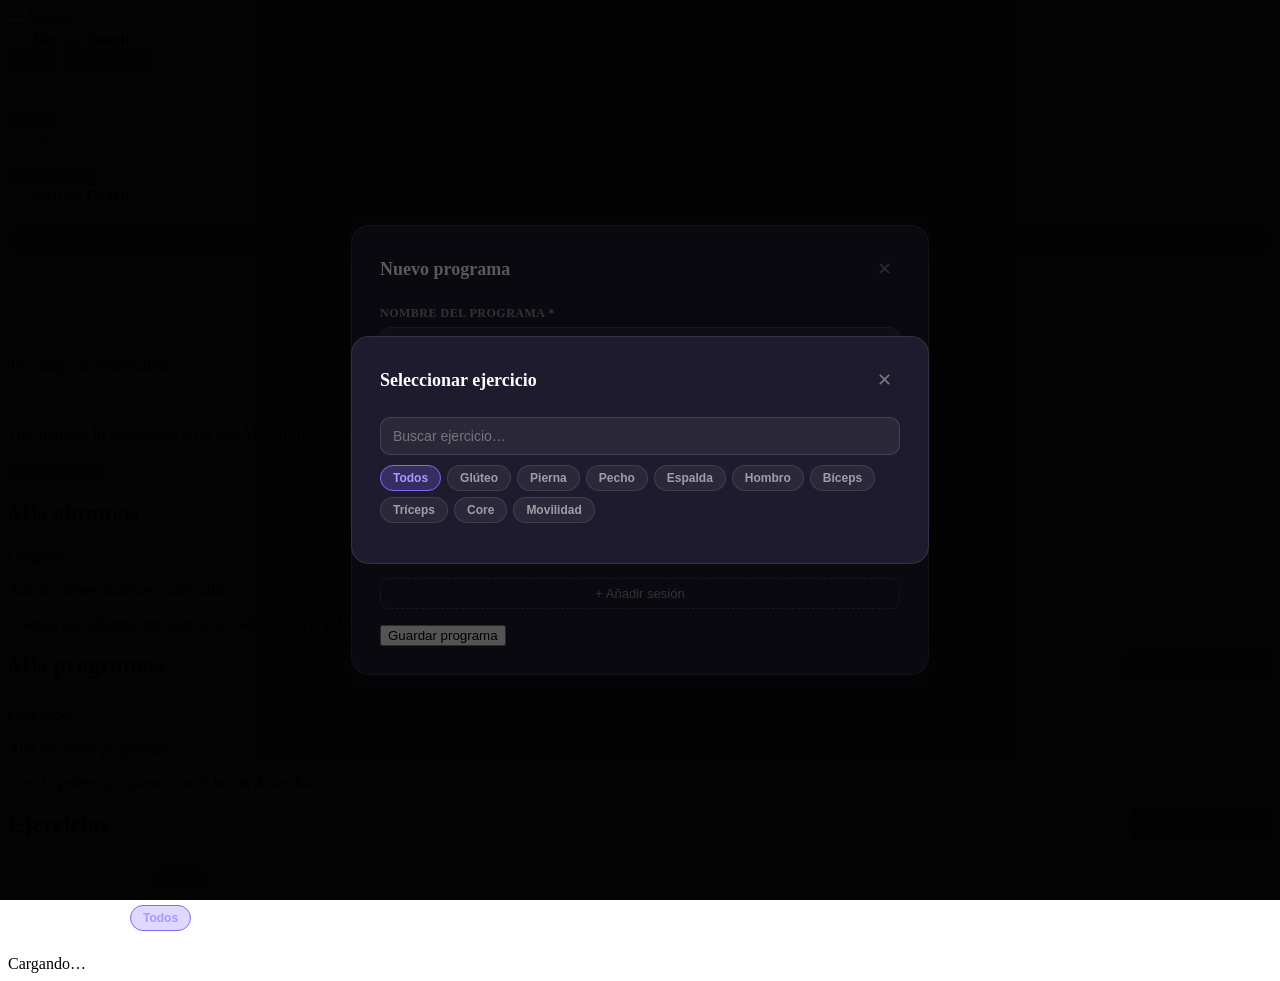
==== commit f6356ed7: "feat: botón cambiar imagen en detalle de ejercicio Co-Authored-By: Claude Sonnet 4.6 <noreply@anthro" ====
--- a/coach.html
+++ b/coach.html
@@ -147,7 +147,12 @@
             <h2 id="ex-detail-name" style="font-size:20px;font-weight:800;color:white;margin:0 0 14px"></h2>
             <div id="ex-detail-difficulty" style="margin-bottom:16px"></div>
             <div id="ex-detail-instructions" style="font-size:14px;color:rgba(255,255,255,0.7);line-height:1.7;margin-bottom:14px"></div>
-            <div id="ex-detail-safety" style="font-size:13px;color:rgba(255,255,255,0.4);line-height:1.6;border-top:1px solid rgba(255,255,255,0.08);padding-top:12px"></div>
+            <div id="ex-detail-safety" style="font-size:13px;color:rgba(255,255,255,0.4);line-height:1.6;border-top:1px solid rgba(255,255,255,0.08);padding-top:12px;margin-bottom:16px"></div>
+            <label style="display:inline-flex;align-items:center;gap:8px;background:rgba(255,255,255,0.07);border:1px solid rgba(255,255,255,0.12);border-radius:10px;padding:9px 16px;font-size:13px;font-weight:600;color:rgba(255,255,255,0.7);cursor:pointer;transition:all .15s" onmouseover="this.style.background='rgba(255,255,255,0.12)'" onmouseout="this.style.background='rgba(255,255,255,0.07)'">
+              🖼 Cambiar imagen
+              <input type="file" accept="image/*" style="display:none" onchange="uploadDetailImage(this)" />
+            </label>
+            <span id="ex-detail-upload-status" style="font-size:12px;color:#a898ff;margin-left:10px"></span>
           </div>
         </div>
       </div>
@@ -256,10 +261,10 @@
     <div id="ex-picker-overlay" class="modal-overlay hidden" onclick="if(event.target===this)closeExPicker()">
       <div class="modal-card" style="display:flex;flex-direction:column;max-height:80vh">
         <div class="modal-header">
-          <h2 class="modal-title">Seleccionar ejercicio</h2>
+          <h2 class="modal-title" data-i18n="picker.title">Seleccionar ejercicio</h2>
           <button class="modal-close" onclick="closeExPicker()">✕</button>
         </div>
-        <input id="ex-picker-search" class="form-input" type="search" placeholder="Buscar ejercicio…" oninput="renderExPicker()" style="margin-bottom:10px" />
+        <input id="ex-picker-search" class="form-input" type="search" data-i18n-placeholder="picker.search" placeholder="Buscar ejercicio…" oninput="renderExPicker()" style="margin-bottom:10px" />
         <div id="ex-picker-filters" style="display:flex;flex-wrap:wrap;gap:6px;margin-bottom:12px">
           <button class="ex-fbtn active" data-picker-filter="all" onclick="setPickerFilter(this,'all')">Todos</button>
           <button class="ex-fbtn" data-picker-filter="glúteo" onclick="setPickerFilter(this,'glúteo')">Glúteo</button>
@@ -374,9 +379,9 @@
 
     // ── i18n ──
     const CT = {
-      es: { back:'Volver', 'tab.login':'Entrar', 'tab.register':'Crear cuenta', 'placeholder.password':'Contraseña', 'placeholder.name':'Tu nombre', 'placeholder.password6':'Contraseña (mín. 6 caracteres)', clients:'Mis alumnas', 'code.label':'Tu código de entrenadora', 'code.hint':'Tus alumnas lo introducen en la app Meirins para conectarse contigo.', logout:'Cerrar sesión', loading:'Cargando…', 'empty.title':'Aún no tienes alumnas conectadas', 'empty.hint':'Cuando una alumna introduzca tu código en la app Meirins, aparecerá aquí.', active:'activa', noname:'Sin nombre', 'nav.clients':'Mis alumnas', 'nav.programs':'Mis programas', 'nav.exercises':'Ejercicios', 'btn.new-program':'+ Nuevo programa', 'btn.new-exercise':'+ Nuevo ejercicio', 'empty.programs.title':'Aún no tienes programas', 'empty.programs.hint':'Crea tu primer programa con el botón de arriba.' },
-      en: { back:'Back', 'tab.login':'Log in', 'tab.register':'Create account', 'placeholder.password':'Password', 'placeholder.name':'Your name', 'placeholder.password6':'Password (min. 6 characters)', clients:'My clients', 'code.label':'Your trainer code', 'code.hint':'Your clients enter this code in the Meirins app to connect with you.', logout:'Log out', loading:'Loading…', 'empty.title':'No clients connected yet', 'empty.hint':'When a client enters your code in the Meirins app, they will appear here.', active:'active', noname:'No name', 'nav.clients':'My clients', 'nav.programs':'My programs', 'nav.exercises':'Exercises', 'btn.new-program':'+ New program', 'btn.new-exercise':'+ New exercise', 'empty.programs.title':'No programs yet', 'empty.programs.hint':'Create your first program with the button above.' },
-      fr: { back:'Retour', 'tab.login':'Se connecter', 'tab.register':'Créer un compte', 'placeholder.password':'Mot de passe', 'placeholder.name':'Ton prénom', 'placeholder.password6':'Mot de passe (min. 6 caractères)', clients:'Mes clientes', 'code.label':'Ton code coach', 'code.hint':'Tes clientes entrent ce code dans l\'app Meirins pour se connecter avec toi.', logout:'Se déconnecter', loading:'Chargement…', 'empty.title':'Aucune cliente connectée pour l\'instant', 'empty.hint':'Quand une cliente entre ton code dans l\'app Meirins, elle apparaîtra ici.', active:'active', noname:'Sans nom', 'nav.clients':'Mes clientes', 'nav.programs':'Mes programmes', 'nav.exercises':'Exercices', 'btn.new-program':'+ Nouveau programme', 'btn.new-exercise':'+ Nouvel exercice', 'empty.programs.title':'Aucun programme pour l\'instant', 'empty.programs.hint':'Crée ton premier programme avec le bouton ci-dessus.' },
+      es: { back:'Volver', 'tab.login':'Entrar', 'tab.register':'Crear cuenta', 'placeholder.password':'Contraseña', 'placeholder.name':'Tu nombre', 'placeholder.password6':'Contraseña (mín. 6 caracteres)', clients:'Mis alumnas', 'code.label':'Tu código de entrenadora', 'code.hint':'Tus alumnas lo introducen en la app Meirins para conectarse contigo.', logout:'Cerrar sesión', loading:'Cargando…', 'empty.title':'Aún no tienes alumnas conectadas', 'empty.hint':'Cuando una alumna introduzca tu código en la app Meirins, aparecerá aquí.', active:'activa', noname:'Sin nombre', 'nav.clients':'Mis alumnas', 'nav.programs':'Mis programas', 'nav.exercises':'Ejercicios', 'btn.new-program':'+ Nuevo programa', 'btn.new-exercise':'+ Nuevo ejercicio', 'empty.programs.title':'Aún no tienes programas', 'empty.programs.hint':'Crea tu primer programa con el botón de arriba.', 'picker.title':'Seleccionar ejercicio', 'picker.search':'Buscar ejercicio…', 'picker.empty':'Sin resultados' },
+      en: { back:'Back', 'tab.login':'Log in', 'tab.register':'Create account', 'placeholder.password':'Password', 'placeholder.name':'Your name', 'placeholder.password6':'Password (min. 6 characters)', clients:'My clients', 'code.label':'Your trainer code', 'code.hint':'Your clients enter this code in the Meirins app to connect with you.', logout:'Log out', loading:'Loading…', 'empty.title':'No clients connected yet', 'empty.hint':'When a client enters your code in the Meirins app, they will appear here.', active:'active', noname:'No name', 'nav.clients':'My clients', 'nav.programs':'My programs', 'nav.exercises':'Exercises', 'btn.new-program':'+ New program', 'btn.new-exercise':'+ New exercise', 'empty.programs.title':'No programs yet', 'empty.programs.hint':'Create your first program with the button above.', 'picker.title':'Select exercise', 'picker.search':'Search exercise…', 'picker.empty':'No results' },
+      fr: { back:'Retour', 'tab.login':'Se connecter', 'tab.register':'Créer un compte', 'placeholder.password':'Mot de passe', 'placeholder.name':'Ton prénom', 'placeholder.password6':'Mot de passe (min. 6 caractères)', clients:'Mes clientes', 'code.label':'Ton code coach', 'code.hint':'Tes clientes entrent ce code dans l\'app Meirins pour se connecter avec toi.', logout:'Se déconnecter', loading:'Chargement…', 'empty.title':'Aucune cliente connectée pour l\'instant', 'empty.hint':'Quand une cliente entre ton code dans l\'app Meirins, elle apparaîtra ici.', active:'active', noname:'Sans nom', 'nav.clients':'Mes clientes', 'nav.programs':'Mes programmes', 'nav.exercises':'Exercices', 'btn.new-program':'+ Nouveau programme', 'btn.new-exercise':'+ Nouvel exercice', 'empty.programs.title':'Aucun programme pour l\'instant', 'empty.programs.hint':'Crée ton premier programme avec le bouton ci-dessus.', 'picker.title':'Sélectionner un exercice', 'picker.search':'Rechercher un exercice…', 'picker.empty':'Aucun résultat' },
     };
     let currentLang = localStorage.getItem('meirins_lang') || 'es';
 
@@ -504,6 +509,7 @@
     let sessionExercises = {}; // { sessionN: [{id, name, sets, reps}] }
     let activePickerSession = null;
     let pickerBodyFilter = 'all';
+    let currentDetailExercise = null;
 
     // ── Section navigation ──
     function showSection(name) {
@@ -522,15 +528,20 @@
     function closeModal(id) { document.getElementById(id).classList.add('hidden'); }
 
     // ── EJERCICIOS ──
-    async function loadExercises() {
-      document.getElementById('ex-loading').classList.remove('hidden');
-      document.getElementById('ex-list').innerHTML = '';
+    async function fetchAllExercises() {
+      if (allExercises.length) return; // ya cargados
       const { data } = await sb.from('exercises_library').select('*').order('name');
       allExercises = (data || []).map(e => ({
         ...e,
         body_part: e.muscle_es || e.muscle,
         equipment: e.equipment,
       }));
+    }
+
+    async function loadExercises() {
+      document.getElementById('ex-loading').classList.remove('hidden');
+      document.getElementById('ex-list').innerHTML = '';
+      await fetchAllExercises();
       document.getElementById('ex-loading').classList.add('hidden');
       renderExercises();
     }
@@ -619,7 +630,33 @@
       loadExercises();
     }
 
+    async function uploadDetailImage(input) {
+      const file = input.files[0];
+      if (!file || !currentDetailExercise) return;
+      const status = document.getElementById('ex-detail-upload-status');
+      status.textContent = 'Subiendo…';
+      const ext = file.name.split('.').pop();
+      const path = `exercises/${currentDetailExercise.id}_${Date.now()}.${ext}`;
+      const { error: upErr } = await sb.storage.from('exercise-media').upload(path, file, { upsert: true });
+      if (upErr) { status.textContent = '❌ ' + upErr.message; return; }
+      const { data: { publicUrl } } = sb.storage.from('exercise-media').getPublicUrl(path);
+      const table = currentDetailExercise.created_by_trainer_id ? 'exercises' : 'exercises_library';
+      const { error: dbErr } = await sb.from(table).update({ gif_url: publicUrl }).eq('id', currentDetailExercise.id);
+      if (dbErr) { status.textContent = '❌ ' + dbErr.message; return; }
+      // Update UI
+      currentDetailExercise.gif_url = publicUrl;
+      const img = document.getElementById('ex-detail-img');
+      img.src = publicUrl; img.style.display = 'block';
+      document.getElementById('ex-detail-img-wrap').style.height = '280px';
+      // Update local cache
+      const idx = allExercises.findIndex(e => e.id === currentDetailExercise.id);
+      if (idx !== -1) allExercises[idx].gif_url = publicUrl;
+      status.textContent = '✓ Imagen actualizada';
+      setTimeout(() => { status.textContent = ''; }, 3000);
+    }
+
     function openExDetail(e) {
+      currentDetailExercise = e;
       const img = document.getElementById('ex-detail-img');
       if (e.gif_url) {
         img.src = e.gif_url;
@@ -739,14 +776,17 @@
     }
 
     // ── Exercise picker ──
-    function openExPicker(sessionN) {
+    async function openExPicker(sessionN) {
       activePickerSession = sessionN;
       pickerBodyFilter = 'all';
       document.getElementById('ex-picker-search').value = '';
       document.querySelectorAll('#ex-picker-filters .ex-fbtn').forEach(b => b.classList.toggle('active', b.dataset.pickerFilter === 'all'));
+      document.getElementById('ex-picker-overlay').classList.remove('hidden');
+      if (!allExercises.length) {
+        document.getElementById('ex-picker-list').innerHTML = `<p style="color:rgba(255,255,255,0.4);font-size:13px;padding:16px 0;text-align:center">${CT[currentLang]?.loading || 'Cargando…'}</p>`;
+        await fetchAllExercises();
+      }
       renderExPicker();
-      document.getElementById('ex-picker-overlay').classList.remove('hidden');
-      if (!allExercises.length && currentTrainerId) loadExercises();
     }
 
     function setPickerFilter(btn, val) {
@@ -780,7 +820,7 @@
               <span style="font-size:18px;flex-shrink:0">${isAdded ? '✓' : '+'}</span>
             </div>`;
           }).join('')
-        : '<p style="color:rgba(255,255,255,0.4);font-size:13px;padding:16px 0;text-align:center">Sin resultados</p>';
+        : `<p style="color:rgba(255,255,255,0.4);font-size:13px;padding:16px 0;text-align:center">${CT[currentLang]?.['picker.empty'] || 'Sin resultados'}</p>`;
     }
 
     function pickExercise(id, name) {
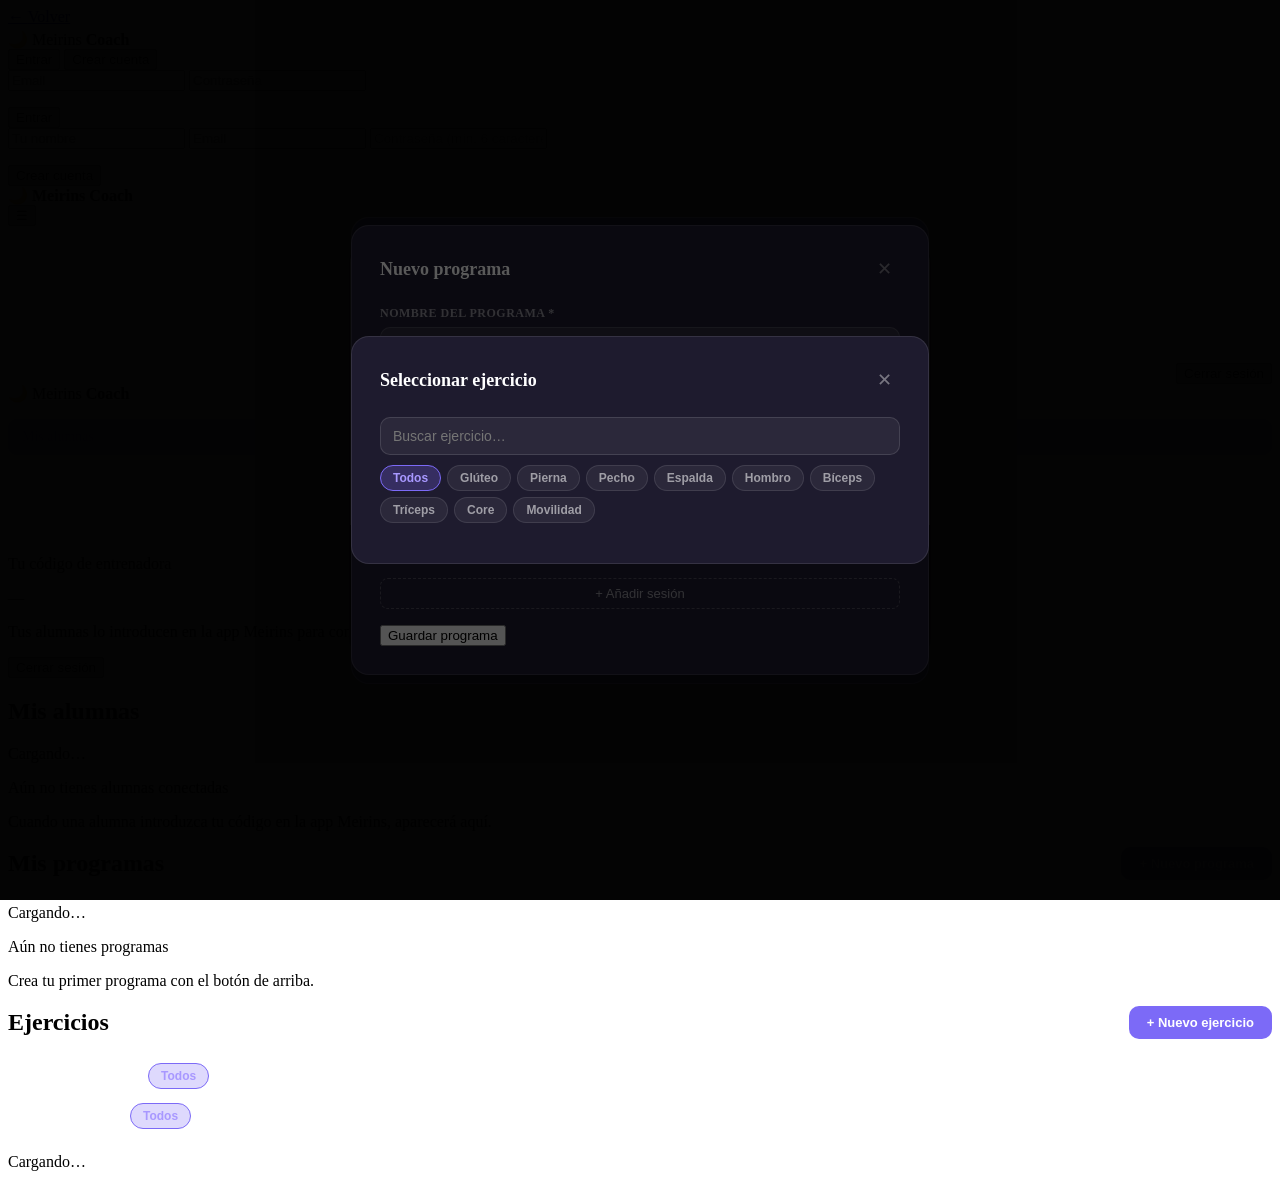
==== commit f9fac346: "fix: filtros parte del cuerpo con bodyMatch igual que equipMatch Co-Authored-By: Claude Sonnet 4.6 <" ====
--- a/coach.html
+++ b/coach.html
@@ -52,6 +52,24 @@
 
   <!-- ── DASHBOARD ── -->
   <div id="dashboard-screen" class="hidden">
+
+    <!-- Mobile top bar -->
+    <div class="coach-mobile-header">
+      <div class="coach-mobile-brand">🌙 <strong>Meirins Coach</strong></div>
+      <button class="coach-mobile-menu-btn" onclick="toggleCoachMenu()">☰</button>
+    </div>
+
+    <!-- Mobile dropdown menu -->
+    <div id="coach-mobile-nav" class="coach-mobile-nav hidden">
+      <span class="sidebar-navitem" onclick="showSection('clients');closeCoachMenu()" data-i18n="nav.clients">Mis alumnas</span>
+      <span class="sidebar-navitem" onclick="showSection('programs');closeCoachMenu()" data-i18n="nav.programs">Mis programas</span>
+      <span class="sidebar-navitem" onclick="showSection('exercises');closeCoachMenu()" data-i18n="nav.exercises">Ejercicios</span>
+      <div style="border-top:1px solid rgba(255,255,255,0.08);margin-top:8px;padding-top:8px;display:flex;justify-content:space-between;align-items:center">
+        <p id="trainer-email-mobile" style="color:rgba(255,255,255,0.4);font-size:12px;margin:0"></p>
+        <button class="sidebar-logout" style="margin:0" onclick="handleLogout()" data-i18n="logout">Cerrar sesión</button>
+      </div>
+    </div>
+
     <aside class="coach-sidebar">
       <div class="sidebar-logo">
         <span>🌙</span>
@@ -486,6 +504,7 @@
       document.getElementById('auth-screen').classList.add('hidden');
       document.getElementById('dashboard-screen').classList.remove('hidden');
       document.getElementById('trainer-email').textContent = user.email;
+      document.getElementById('trainer-email-mobile').textContent = user.email;
 
       const { data: trainerRow } = await sb.from('trainers').select('id, name, trainer_code').eq('user_id', user.id).single();
       if (trainerRow) {
@@ -511,6 +530,14 @@
     let pickerBodyFilter = 'all';
     let currentDetailExercise = null;
 
+    // ── Mobile menu ──
+    function toggleCoachMenu() {
+      document.getElementById('coach-mobile-nav').classList.toggle('hidden');
+    }
+    function closeCoachMenu() {
+      document.getElementById('coach-mobile-nav').classList.add('hidden');
+    }
+
     // ── Section navigation ──
     function showSection(name) {
       ['clients','programs','exercises'].forEach(s => {
@@ -547,9 +574,32 @@
     }
 
     function renderExercises() {
+      const body = (e) => (e.body_part || '').toLowerCase().trim();
+      const bodyMatch = (e, filter) => {
+        const b = body(e);
+        if (filter === 'glúteo')    return b.includes('glút') || b.includes('glute');
+        if (filter === 'pierna')    return b.includes('cuád') || b.includes('quad') || b.includes('isquio') || b.includes('hamst') || b.includes('gemelo') || b.includes('calf') || b.includes('calve') || b.includes('aductor') || b.includes('abductor');
+        if (filter === 'pecho')     return b.includes('pecho') || b.includes('chest');
+        if (filter === 'espalda')   return b.includes('espalda') || b.includes('lat') || b.includes('back') || b.includes('lumbar') || b.includes('trapec') || b.includes('trap');
+        if (filter === 'hombro')    return b.includes('hombro') || b.includes('shoulder') || b.includes('delt');
+        if (filter === 'bíceps')    return b.includes('bícep') || b.includes('bicep') || b.includes('antebrazo') || b.includes('forearm');
+        if (filter === 'tríceps')   return b.includes('trícep') || b.includes('tricep');
+        if (filter === 'core')      return b.includes('abdom') || b.includes('core') || b.includes('cuello') || b.includes('neck');
+        if (filter === 'movilidad') return b.includes('movil') || b.includes('stretch') || b.includes('flexib');
+        return b.includes(filter);
+      };
+      const equip = (e) => (e.equipment || '').toLowerCase().trim();
+      const equipMatch = (e, filter) => {
+        const eq = equip(e);
+        if (filter === 'sin material') return !eq || eq === 'body weight' || eq === 'bodyweight' || eq === 'sin material' || eq === 'body only' || eq === 'none';
+        if (filter === 'pesas') return eq.includes('barbell') || eq.includes('dumbbell') || eq.includes('weight') || eq.includes('pesa') || eq.includes('barra') || eq.includes('mancuerna') || eq.includes('kettlebell');
+        if (filter === 'elásticos') return eq.includes('band') || eq.includes('elástico') || eq.includes('resistance') || eq.includes('theraband');
+        if (filter === 'máquina') return eq.includes('machine') || eq.includes('cable') || eq.includes('máquina') || eq.includes('polea') || eq.includes('pulley');
+        return eq.includes(filter);
+      };
       const filtered = allExercises.filter(e =>
-        (activeBody === 'all' || e.body_part === activeBody) &&
-        (activeEquip === 'all' || (e.equipment || '').toLowerCase().includes(activeEquip))
+        (activeBody === 'all' || bodyMatch(e, activeBody)) &&
+        (activeEquip === 'all' || equipMatch(e, activeEquip))
       );
       document.getElementById('ex-list').innerHTML = filtered.length
         ? filtered.map(e => `
@@ -637,9 +687,9 @@
       status.textContent = 'Subiendo…';
       const ext = file.name.split('.').pop();
       const path = `exercises/${currentDetailExercise.id}_${Date.now()}.${ext}`;
-      const { error: upErr } = await sb.storage.from('exercise-media').upload(path, file, { upsert: true });
+      const { error: upErr } = await sb.storage.from('exercise-images').upload(path, file, { upsert: true });
       if (upErr) { status.textContent = '❌ ' + upErr.message; return; }
-      const { data: { publicUrl } } = sb.storage.from('exercise-media').getPublicUrl(path);
+      const { data: { publicUrl } } = sb.storage.from('exercise-images').getPublicUrl(path);
       const table = currentDetailExercise.created_by_trainer_id ? 'exercises' : 'exercises_library';
       const { error: dbErr } = await sb.from(table).update({ gif_url: publicUrl }).eq('id', currentDetailExercise.id);
       if (dbErr) { status.textContent = '❌ ' + dbErr.message; return; }
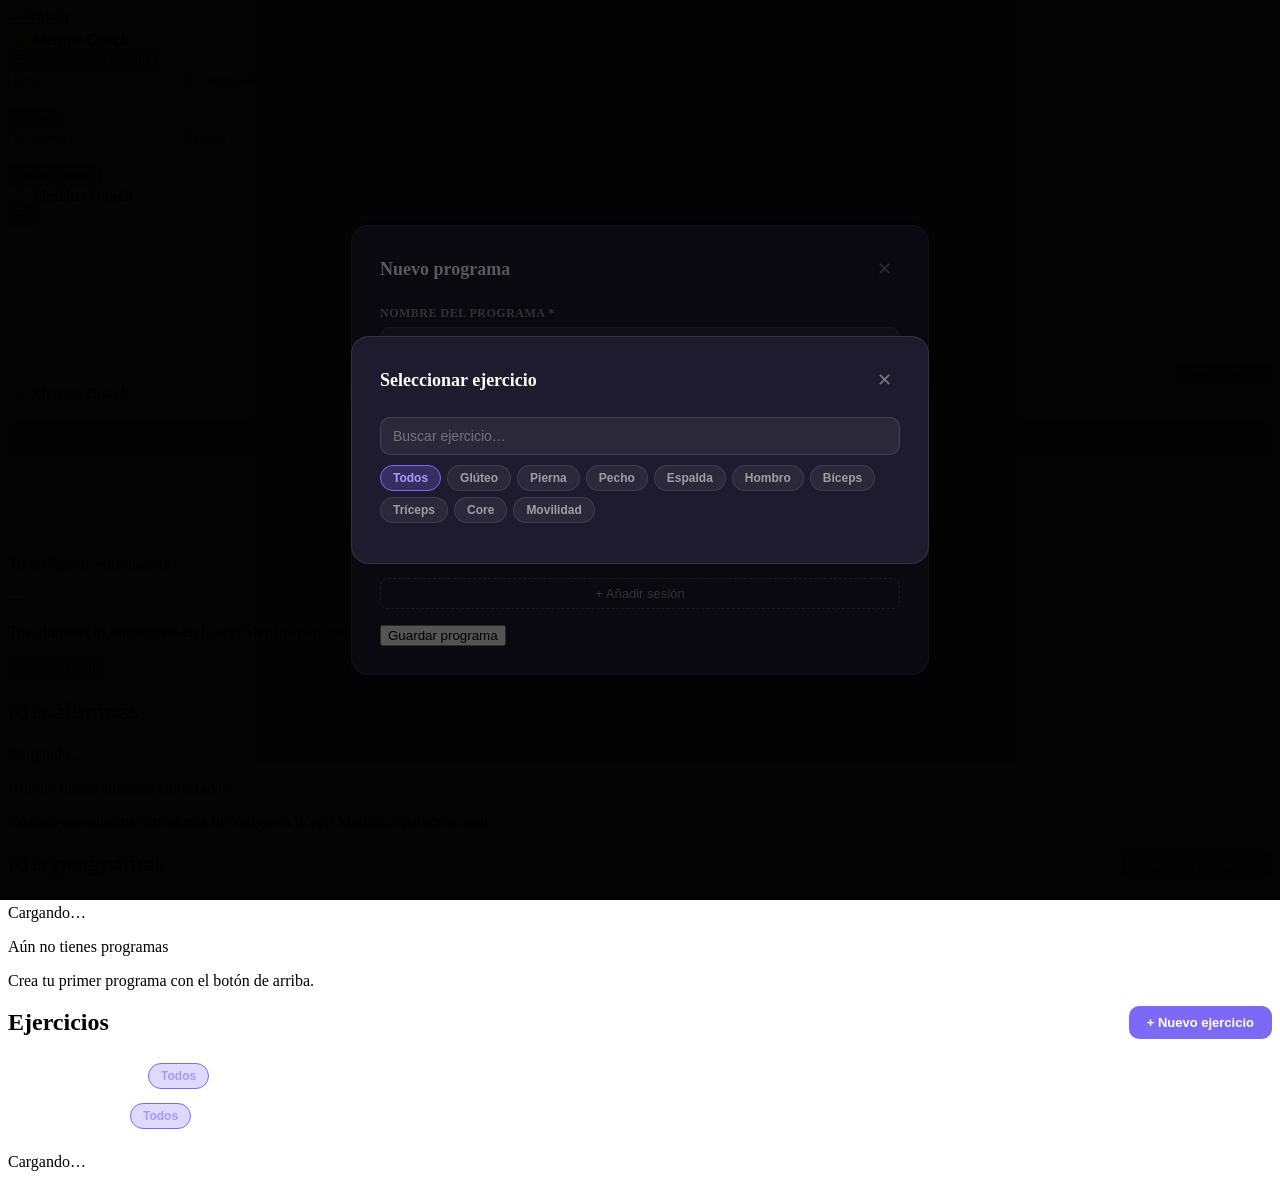
==== commit cbb9f9a8: "fix: imagen ejercicio en modal con object-fit contain sin recorte Co-Authored-By: Claude Sonnet 4.6 " ====
--- a/coach.html
+++ b/coach.html
@@ -156,8 +156,8 @@
       <!-- ── MODAL DETALLE EJERCICIO ── -->
       <div id="modal-ex-detail" class="modal-overlay hidden" onclick="if(event.target===this)closeModal('modal-ex-detail')">
         <div class="modal-card" style="max-width:580px;padding:0;overflow:hidden">
-          <div id="ex-detail-img-wrap" style="width:100%;height:280px;background:rgba(255,255,255,0.04);position:relative">
-            <img id="ex-detail-img" src="" alt="" style="width:100%;height:100%;object-fit:cover;display:block"/>
+          <div id="ex-detail-img-wrap" style="width:100%;background:white;position:relative;display:flex;align-items:center;justify-content:center;padding:16px">
+            <img id="ex-detail-img" src="" alt="" style="max-width:100%;max-height:280px;object-fit:contain;display:block;image-rendering:auto"/>
             <button class="modal-close" onclick="closeModal('modal-ex-detail')" style="position:absolute;top:12px;right:12px;background:rgba(0,0,0,0.5);color:white;border:none;border-radius:50%;width:32px;height:32px;font-size:16px;cursor:pointer">✕</button>
           </div>
           <div style="padding:22px 24px 28px">
@@ -697,7 +697,7 @@
       currentDetailExercise.gif_url = publicUrl;
       const img = document.getElementById('ex-detail-img');
       img.src = publicUrl; img.style.display = 'block';
-      document.getElementById('ex-detail-img-wrap').style.height = '280px';
+      document.getElementById('ex-detail-img-wrap').style.display = 'flex';
       // Update local cache
       const idx = allExercises.findIndex(e => e.id === currentDetailExercise.id);
       if (idx !== -1) allExercises[idx].gif_url = publicUrl;
@@ -711,10 +711,10 @@
       if (e.gif_url) {
         img.src = e.gif_url;
         img.style.display = 'block';
-        document.getElementById('ex-detail-img-wrap').style.height = '280px';
+        document.getElementById('ex-detail-img-wrap').style.display = 'flex';
       } else {
         img.style.display = 'none';
-        document.getElementById('ex-detail-img-wrap').style.height = '0';
+        document.getElementById('ex-detail-img-wrap').style.display = 'none';
       }
 
       document.getElementById('ex-detail-name').textContent = e.name;
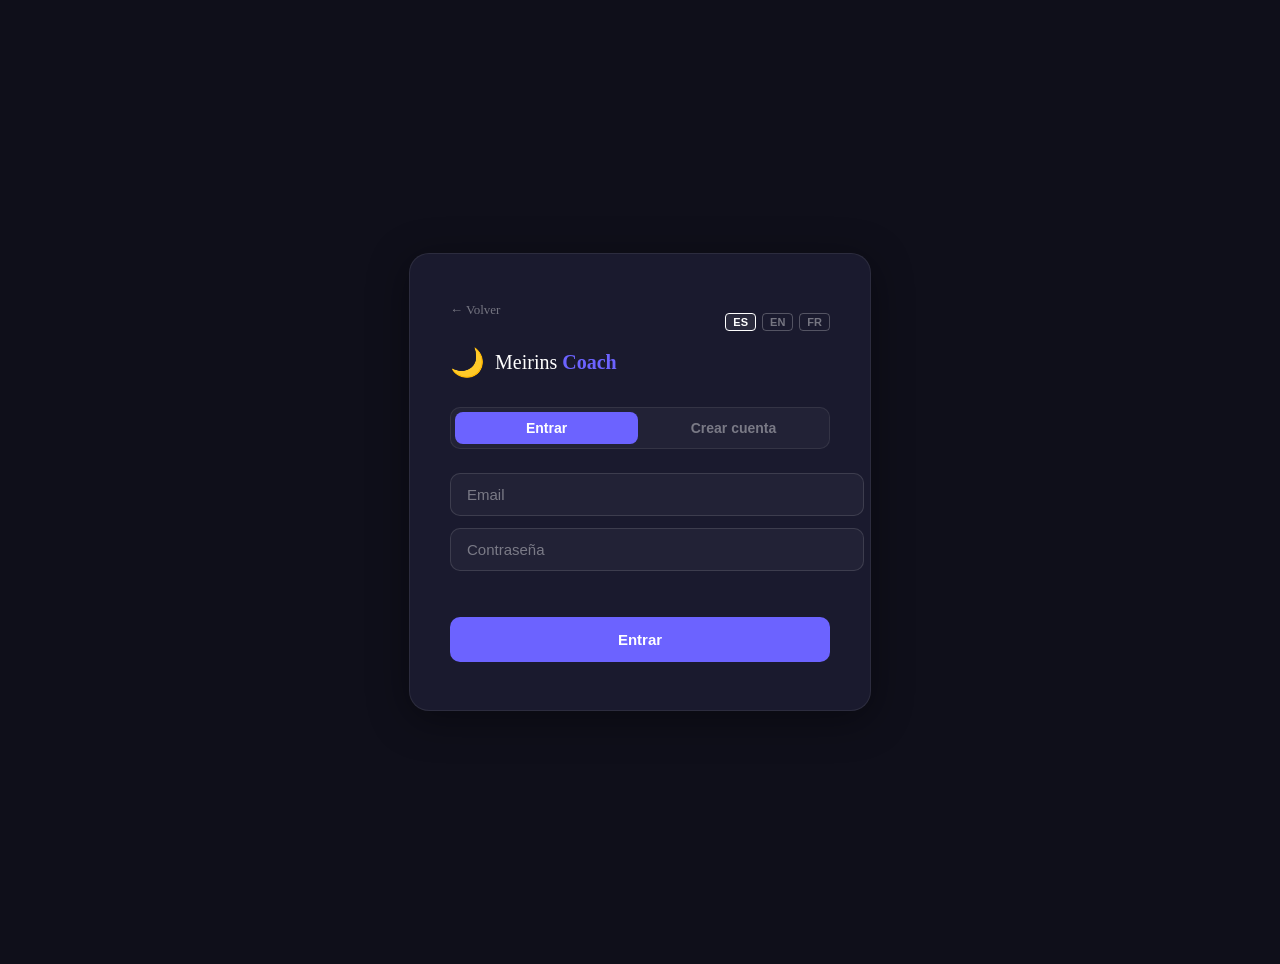
==== commit b0d0f002: "feat: modo claro/oscuro en dashboard coach con CSS variables Co-Authored-By: Claude Sonnet 4.6 <nore" ====
--- a/coach.html
+++ b/coach.html
@@ -86,6 +86,10 @@
         <p id="trainer-code" class="sidebar-code">—</p>
         <p class="sidebar-code-hint" data-i18n="code.hint">Tus alumnas lo introducen en la app Meirins para conectarse contigo.</p>
       </div>
+      <button class="sidebar-theme-toggle" onclick="toggleTheme()" title="Cambiar tema">
+        <span id="theme-label">☀️ Modo claro</span>
+        <div class="toggle-track"><div class="toggle-thumb"></div></div>
+      </button>
       <button class="sidebar-logout" onclick="handleLogout()" data-i18n="logout">Cerrar sesión</button>
     </aside>
 
@@ -302,88 +306,84 @@
   </div>
 
   <style>
-    .coach-lang-btn { background: transparent; border: 1px solid rgba(255,255,255,0.25); color: rgba(255,255,255,0.5); font-size: 11px; font-weight: 600; padding: 2px 7px; border-radius: 4px; cursor: pointer; }
-    .coach-lang-btn.active { color: white; border-color: white; background: rgba(255,255,255,0.15); }
-
-    /* Nav */
-    .sidebar-navitem { display: block; padding: 10px 14px; border-radius: 10px; cursor: pointer; color: rgba(255,255,255,0.55); font-size: 14px; font-weight: 500; transition: all .15s; margin-bottom: 6px; }
-    .sidebar-navitem:hover { background: rgba(255,255,255,0.07); color: white; }
-    .sidebar-navitem.active { background: rgba(124,106,247,0.25); color: #a898ff; }
+    .coach-lang-btn { background: transparent; border: 1px solid var(--c-subtle); color: var(--c-muted); font-size: 11px; font-weight: 600; padding: 2px 7px; border-radius: 4px; cursor: pointer; }
+    .coach-lang-btn.active { color: var(--c-text); border-color: var(--c-text); background: var(--c-hover); }
 
     /* Section header */
     .section-header { display: flex; align-items: center; justify-content: space-between; margin-bottom: 24px; }
     .section-header .coach-heading { margin: 0; }
-    .btn-add { background: #7c6af7; color: white; border: none; border-radius: 10px; padding: 9px 18px; font-size: 13px; font-weight: 700; cursor: pointer; transition: opacity .15s; }
+    .btn-add { background: var(--c-accent2); color: white; border: none; border-radius: 10px; padding: 9px 18px; font-size: 13px; font-weight: 700; cursor: pointer; transition: opacity .15s; }
     .btn-add:hover { opacity: .85; }
 
     /* Programs */
     .programs-grid { display: flex; flex-direction: column; gap: 20px; }
-    .program-card { background: rgba(255,255,255,0.04); border: 1px solid rgba(255,255,255,0.08); border-radius: 16px; overflow: hidden; }
-    .program-header { padding: 18px 22px 14px; border-bottom: 1px solid rgba(255,255,255,0.07); display: flex; justify-content: space-between; align-items: flex-start; }
+    .program-card { background: var(--c-surface); border: 1px solid var(--c-border); border-radius: 16px; overflow: hidden; }
+    .program-header { padding: 18px 22px 14px; border-bottom: 1px solid var(--c-border); display: flex; justify-content: space-between; align-items: flex-start; }
     .program-header-left { flex: 1; }
-    .program-days-badge { display: inline-block; background: rgba(124,106,247,0.2); color: #a898ff; font-size: 11px; font-weight: 700; padding: 3px 10px; border-radius: 20px; margin-bottom: 8px; }
-    .program-title { font-size: 17px; font-weight: 700; color: white; margin: 0 0 5px; }
-    .program-desc { font-size: 13px; color: rgba(255,255,255,0.5); margin: 0; }
+    .program-days-badge { display: inline-block; background: var(--c-accent-bg); color: var(--c-accent2); font-size: 11px; font-weight: 700; padding: 3px 10px; border-radius: 20px; margin-bottom: 8px; }
+    .program-title { font-size: 17px; font-weight: 700; color: var(--c-text); margin: 0 0 5px; }
+    .program-desc { font-size: 13px; color: var(--c-muted); margin: 0; }
     .program-sessions { display: grid; grid-template-columns: repeat(auto-fit, minmax(200px, 1fr)); }
-    .session-block { padding: 14px 22px; border-right: 1px solid rgba(255,255,255,0.07); }
+    .session-block { padding: 14px 22px; border-right: 1px solid var(--c-border); }
     .session-block:last-child { border-right: none; }
-    .session-label { font-size: 11px; font-weight: 700; color: #7c6af7; text-transform: uppercase; letter-spacing: .5px; margin: 0 0 8px; }
-    .session-exercises { font-size: 13px; color: rgba(255,255,255,0.65); white-space: pre-line; margin: 0; }
-    .btn-delete { background: none; border: none; color: rgba(255,255,255,0.25); font-size: 16px; cursor: pointer; padding: 2px 6px; border-radius: 6px; transition: all .15s; }
-    .btn-delete:hover { color: #ff6b6b; background: rgba(255,107,107,0.1); }
+    .session-label { font-size: 11px; font-weight: 700; color: var(--c-accent2); text-transform: uppercase; letter-spacing: .5px; margin: 0 0 8px; }
+    .session-exercises { font-size: 13px; color: var(--c-text-mid); white-space: pre-line; margin: 0; }
+    .btn-delete { background: none; border: none; color: var(--c-subtle); font-size: 16px; cursor: pointer; padding: 2px 6px; border-radius: 6px; transition: all .15s; }
+    .btn-delete:hover { color: #ef4444; background: rgba(239,68,68,0.1); }
 
     /* Exercises */
     .ex-filters { display: flex; flex-direction: column; gap: 14px; margin-bottom: 24px; }
     .ex-filter-group { display: flex; align-items: center; gap: 12px; flex-wrap: wrap; }
-    .ex-filter-label { font-size: 12px; font-weight: 700; color: rgba(255,255,255,0.4); text-transform: uppercase; letter-spacing: .5px; min-width: 110px; }
+    .ex-filter-label { font-size: 12px; font-weight: 700; color: var(--c-muted); text-transform: uppercase; letter-spacing: .5px; min-width: 110px; }
     .ex-filter-btns { display: flex; gap: 8px; flex-wrap: wrap; }
-    .ex-fbtn { background: rgba(255,255,255,0.06); border: 1px solid rgba(255,255,255,0.1); color: rgba(255,255,255,0.55); font-size: 12px; font-weight: 600; padding: 5px 12px; border-radius: 20px; cursor: pointer; transition: all .15s; }
-    .ex-fbtn:hover { background: rgba(255,255,255,0.12); color: white; }
-    .ex-fbtn.active { background: rgba(124,106,247,0.25); border-color: #7c6af7; color: #a898ff; }
+    .ex-fbtn { background: var(--c-card); border: 1px solid var(--c-border-md); color: var(--c-muted); font-size: 12px; font-weight: 600; padding: 5px 12px; border-radius: 20px; cursor: pointer; transition: all .15s; }
+    .ex-fbtn:hover { background: var(--c-hover); color: var(--c-text); }
+    .ex-fbtn.active { background: var(--c-accent-bg); border-color: var(--c-accent2); color: var(--c-accent2); }
     .ex-grid { display: grid; grid-template-columns: repeat(auto-fill, minmax(200px, 1fr)); gap: 12px; }
-    .ex-card { background: rgba(255,255,255,0.04); border: 1px solid rgba(255,255,255,0.08); border-radius: 14px; overflow: hidden; display: flex; flex-direction: column; }
-    .ex-card-gif { width: 100%; height: 160px; object-fit: cover; background: rgba(255,255,255,0.03); display: block; }
-    .ex-card-gif-placeholder { width: 100%; height: 160px; background: rgba(255,255,255,0.03); display: flex; align-items: center; justify-content: center; font-size: 32px; }
+    .ex-card { background: var(--c-surface); border: 1px solid var(--c-border); border-radius: 14px; overflow: hidden; display: flex; flex-direction: column; cursor: pointer; transition: box-shadow .15s; }
+    .ex-card:hover { box-shadow: 0 4px 16px var(--c-shadow); }
+    .ex-card-gif { width: 100%; height: 160px; object-fit: cover; background: var(--c-card); display: block; }
+    .ex-card-gif-placeholder { width: 100%; height: 160px; background: var(--c-card); display: flex; align-items: center; justify-content: center; font-size: 32px; }
     .ex-card-body { padding: 10px 12px 12px; flex: 1; display: flex; flex-direction: column; justify-content: space-between; }
     .ex-card-left { flex: 1; }
-    .ex-card-name { font-size: 13px; font-weight: 700; color: white; margin: 0 0 6px; }
+    .ex-card-name { font-size: 13px; font-weight: 700; color: var(--c-text); margin: 0 0 6px; }
     .ex-card-tags { display: flex; gap: 5px; flex-wrap: wrap; }
-    .ex-card-notes { font-size: 11px; color: rgba(255,255,255,0.4); margin: 5px 0 0; }
+    .ex-card-notes { font-size: 11px; color: var(--c-muted); margin: 5px 0 0; }
     .ex-tag { font-size: 10px; padding: 2px 7px; border-radius: 10px; font-weight: 600; }
-    .ex-tag-body { background: rgba(124,106,247,0.2); color: #a898ff; }
-    .ex-tag-equip { background: rgba(255,255,255,0.08); color: rgba(255,255,255,0.55); }
+    .ex-tag-body { background: var(--c-accent-bg); color: var(--c-accent2); }
+    .ex-tag-equip { background: var(--c-card); color: var(--c-muted); border: 1px solid var(--c-border); }
 
     /* Modal */
-    .modal-overlay { position: fixed; inset: 0; background: rgba(0,0,0,0.65); display: flex; align-items: center; justify-content: center; z-index: 100; padding: 20px; }
-    .modal-card { background: #1e1b2e; border: 1px solid rgba(255,255,255,0.1); border-radius: 18px; padding: 28px; width: 100%; max-width: 520px; max-height: 90vh; overflow-y: auto; }
+    .modal-overlay { position: fixed; inset: 0; background: rgba(0,0,0,0.55); display: flex; align-items: center; justify-content: center; z-index: 100; padding: 20px; }
+    .modal-card { background: var(--c-surface2); border: 1px solid var(--c-border); border-radius: 18px; padding: 28px; width: 100%; max-width: 520px; max-height: 90vh; overflow-y: auto; }
     .modal-header { display: flex; justify-content: space-between; align-items: center; margin-bottom: 22px; }
-    .modal-title { font-size: 18px; font-weight: 700; color: white; margin: 0; }
-    .modal-close { background: none; border: none; color: rgba(255,255,255,0.4); font-size: 18px; cursor: pointer; padding: 4px 8px; border-radius: 8px; }
-    .modal-close:hover { color: white; background: rgba(255,255,255,0.08); }
+    .modal-title { font-size: 18px; font-weight: 700; color: var(--c-text); margin: 0; }
+    .modal-close { background: none; border: none; color: var(--c-muted); font-size: 18px; cursor: pointer; padding: 4px 8px; border-radius: 8px; }
+    .modal-close:hover { color: var(--c-text); background: var(--c-hover); }
     .form-group { margin-bottom: 16px; }
     .form-row { display: grid; grid-template-columns: 1fr 1fr; gap: 14px; }
-    .form-label { display: block; font-size: 12px; font-weight: 700; color: rgba(255,255,255,0.5); text-transform: uppercase; letter-spacing: .5px; margin-bottom: 6px; }
-    .form-input { width: 100%; background: rgba(255,255,255,0.06); border: 1px solid rgba(255,255,255,0.12); border-radius: 10px; color: white; font-size: 14px; padding: 10px 12px; box-sizing: border-box; }
-    .form-input:focus { outline: none; border-color: #7c6af7; }
-    .form-input option { background: #1e1b2e; }
+    .form-label { display: block; font-size: 12px; font-weight: 700; color: var(--c-muted); text-transform: uppercase; letter-spacing: .5px; margin-bottom: 6px; }
+    .form-input { width: 100%; background: var(--c-card); border: 1px solid var(--c-border-md); border-radius: 10px; color: var(--c-text); font-size: 14px; padding: 10px 12px; box-sizing: border-box; }
+    .form-input:focus { outline: none; border-color: var(--c-accent2); }
+    .form-input option { background: var(--c-surface2); color: var(--c-text); }
     textarea.form-input { resize: vertical; font-family: inherit; }
-    .session-form-block { background: rgba(255,255,255,0.04); border: 1px solid rgba(255,255,255,0.08); border-radius: 10px; padding: 12px 14px; margin-bottom: 10px; }
-    .session-form-title { font-size: 12px; font-weight: 700; color: #a898ff; margin: 0 0 8px; }
-    .btn-add-session { background: transparent; border: 1px dashed rgba(255,255,255,0.2); color: rgba(255,255,255,0.5); border-radius: 8px; padding: 7px 14px; font-size: 13px; cursor: pointer; width: 100%; margin-top: 4px; }
-    .btn-add-session:hover { border-color: #7c6af7; color: #a898ff; }
+    .session-form-block { background: var(--c-card); border: 1px solid var(--c-border); border-radius: 10px; padding: 12px 14px; margin-bottom: 10px; }
+    .session-form-title { font-size: 12px; font-weight: 700; color: var(--c-accent2); margin: 0 0 8px; }
+    .btn-add-session { background: transparent; border: 1px dashed var(--c-border-md); color: var(--c-muted); border-radius: 8px; padding: 7px 14px; font-size: 13px; cursor: pointer; width: 100%; margin-top: 4px; }
+    .btn-add-session:hover { border-color: var(--c-accent2); color: var(--c-accent2); }
 
     /* Session exercise picker */
-    .btn-pick-ex { background: transparent; border: 1px dashed rgba(124,106,247,0.4); color: #a898ff; border-radius: 8px; padding: 7px 14px; font-size: 13px; cursor: pointer; width: 100%; margin-top: 6px; transition: all .15s; }
-    .btn-pick-ex:hover { background: rgba(124,106,247,0.1); border-color: #7c6af7; }
+    .btn-pick-ex { background: transparent; border: 1px dashed var(--c-accent-bord); color: var(--c-accent2); border-radius: 8px; padding: 7px 14px; font-size: 13px; cursor: pointer; width: 100%; margin-top: 6px; transition: all .15s; }
+    .btn-pick-ex:hover { background: var(--c-accent-bg2); border-color: var(--c-accent2); }
     .session-ex-selected { display: flex; flex-direction: column; gap: 6px; margin-bottom: 4px; }
-    .session-ex-item { display: flex; align-items: center; gap: 8px; background: rgba(124,106,247,0.1); border: 1px solid rgba(124,106,247,0.2); border-radius: 8px; padding: 7px 10px; }
-    .session-ex-name { flex: 1; font-size: 13px; color: white; min-width: 0; overflow: hidden; text-overflow: ellipsis; white-space: nowrap; }
-    .session-ex-num { width: 42px; background: rgba(255,255,255,0.08); border: 1px solid rgba(255,255,255,0.12); border-radius: 6px; color: white; font-size: 13px; font-weight: 700; text-align: center; padding: 3px 4px; }
-    .session-ex-num:focus { outline: none; border-color: #7c6af7; }
+    .session-ex-item { display: flex; align-items: center; gap: 8px; background: var(--c-accent-bg2); border: 1px solid var(--c-accent-bord); border-radius: 8px; padding: 7px 10px; }
+    .session-ex-name { flex: 1; font-size: 13px; color: var(--c-text); min-width: 0; overflow: hidden; text-overflow: ellipsis; white-space: nowrap; }
+    .session-ex-num { width: 42px; background: var(--c-card); border: 1px solid var(--c-border-md); border-radius: 6px; color: var(--c-text); font-size: 13px; font-weight: 700; text-align: center; padding: 3px 4px; }
+    .session-ex-num:focus { outline: none; border-color: var(--c-accent2); }
 
     /* Exercise picker overlay */
-    .ex-picker-row { display: flex; align-items: center; gap: 12px; padding: 10px 4px; border-bottom: 1px solid rgba(255,255,255,0.05); cursor: pointer; transition: background .1s; border-radius: 8px; }
-    .ex-picker-row:hover { background: rgba(255,255,255,0.05); }
+    .ex-picker-row { display: flex; align-items: center; gap: 12px; padding: 10px 4px; border-bottom: 1px solid var(--c-border); cursor: pointer; transition: background .1s; border-radius: 8px; }
+    .ex-picker-row:hover { background: var(--c-hover); }
     .ex-picker-row--added { opacity: 0.45; cursor: default; }
     .ex-picker-row--added:hover { background: none; }
   </style>
@@ -531,6 +531,22 @@
     let currentDetailExercise = null;
 
     // ── Mobile menu ──
+    // ── Theme toggle ──
+    function toggleTheme() {
+      const body = document.body;
+      const isLight = body.classList.toggle('light');
+      localStorage.setItem('coach_theme', isLight ? 'light' : 'dark');
+      document.getElementById('theme-label').textContent = isLight ? '🌙 Modo oscuro' : '☀️ Modo claro';
+    }
+    (function initTheme() {
+      const saved = localStorage.getItem('coach_theme');
+      if (saved === 'light') {
+        document.body.classList.add('light');
+        const lbl = document.getElementById('theme-label');
+        if (lbl) lbl.textContent = '🌙 Modo oscuro';
+      }
+    })();
+
     function toggleCoachMenu() {
       document.getElementById('coach-mobile-nav').classList.toggle('hidden');
     }
--- a/coach.css
+++ b/coach.css
@@ -0,0 +1,223 @@
+/* ══════════════════════════════════════════
+   Meirins Coach — Theme variables
+   ══════════════════════════════════════════ */
+:root {
+  --c-bg:           #0f0f1a;
+  --c-surface:      #1a1a2e;
+  --c-surface2:     #1e1b2e;
+  --c-card:         rgba(255,255,255,0.04);
+  --c-text:         #ffffff;
+  --c-text-mid:     rgba(255,255,255,0.65);
+  --c-muted:        rgba(255,255,255,0.4);
+  --c-subtle:       rgba(255,255,255,0.25);
+  --c-border:       rgba(255,255,255,0.08);
+  --c-border-md:    rgba(255,255,255,0.12);
+  --c-hover:        rgba(255,255,255,0.07);
+  --c-accent:       #6C63FF;
+  --c-accent2:      #7c6af7;
+  --c-accent-bg:    rgba(108,99,255,0.15);
+  --c-accent-bg2:   rgba(108,99,255,0.1);
+  --c-accent-bord:  rgba(108,99,255,0.3);
+  --c-shadow:       rgba(0,0,0,0.4);
+}
+
+.coach-body.light {
+  --c-bg:           #f0efff;
+  --c-surface:      #ffffff;
+  --c-surface2:     #ffffff;
+  --c-card:         #ffffff;
+  --c-text:         #1a1a2e;
+  --c-text-mid:     #374151;
+  --c-muted:        #6b7280;
+  --c-subtle:       #9ca3af;
+  --c-border:       #e5e7eb;
+  --c-border-md:    #d1d5db;
+  --c-hover:        rgba(108,99,255,0.06);
+  --c-accent:       #5b52e0;
+  --c-accent2:      #6C63FF;
+  --c-accent-bg:    rgba(108,99,255,0.12);
+  --c-accent-bg2:   rgba(108,99,255,0.07);
+  --c-accent-bord:  rgba(108,99,255,0.25);
+  --c-shadow:       rgba(0,0,0,0.1);
+}
+
+/* ── Body ── */
+.coach-body { background: var(--c-bg); min-height: 100vh; color: var(--c-text); }
+
+/* ── Auth ── */
+.coach-auth {
+  min-height: 100vh;
+  display: flex;
+  align-items: center;
+  justify-content: center;
+  padding: 24px;
+}
+.coach-auth-card {
+  background: var(--c-surface);
+  border-radius: 20px;
+  padding: 48px 40px;
+  width: 100%;
+  max-width: 380px;
+  box-shadow: 0 8px 40px var(--c-shadow);
+  border: 1px solid var(--c-border);
+}
+.coach-back { color: var(--c-muted); font-size: 13px; display: block; margin-bottom: 24px; text-decoration: none; }
+.coach-back:hover { color: var(--c-text); text-decoration: none; }
+.coach-logo { display: flex; align-items: center; gap: 10px; margin-bottom: 28px; }
+.coach-logo span:first-child { font-size: 28px; }
+.coach-brand { font-size: 20px; color: var(--c-text); font-weight: 400; }
+.coach-brand strong { color: var(--c-accent); }
+
+.auth-tabs { display: flex; gap: 4px; background: var(--c-card); border-radius: 10px; padding: 4px; margin-bottom: 24px; border: 1px solid var(--c-border); }
+.auth-tab { flex: 1; background: none; border: none; color: var(--c-muted); font-size: 14px; font-weight: 600; padding: 8px; border-radius: 8px; cursor: pointer; transition: all 0.15s; }
+.auth-tab.active { background: var(--c-accent); color: white; }
+
+.auth-form { display: flex; flex-direction: column; gap: 12px; }
+.auth-input {
+  background: var(--c-card);
+  border: 1px solid var(--c-border-md);
+  border-radius: 10px;
+  padding: 12px 16px;
+  color: var(--c-text);
+  font-size: 15px;
+  outline: none;
+  transition: border-color 0.15s;
+  width: 100%;
+}
+.auth-input:focus { border-color: var(--c-accent); }
+.auth-input::placeholder { color: var(--c-muted); }
+.auth-btn {
+  margin-top: 4px;
+  background: var(--c-accent);
+  color: white;
+  border: none;
+  border-radius: 10px;
+  padding: 14px;
+  font-size: 15px;
+  font-weight: 600;
+  cursor: pointer;
+  transition: opacity 0.15s;
+}
+.auth-btn:disabled { opacity: 0.6; cursor: default; }
+.auth-error { color: #ef4444; font-size: 13px; min-height: 18px; margin: 0; }
+.hidden { display: none !important; }
+
+/* ── Dashboard layout ── */
+#dashboard-screen { display: flex; min-height: 100vh; }
+
+.coach-sidebar {
+  width: 260px;
+  background: var(--c-surface);
+  padding: 32px 24px;
+  display: flex;
+  flex-direction: column;
+  gap: 8px;
+  flex-shrink: 0;
+  border-right: 1px solid var(--c-border);
+}
+.sidebar-logo { display: flex; align-items: center; gap: 10px; font-size: 18px; color: var(--c-text); font-weight: 400; margin-bottom: 4px; }
+.sidebar-logo strong { color: var(--c-accent); }
+.sidebar-email { color: var(--c-muted); font-size: 12px; margin-bottom: 24px; }
+.sidebar-nav { flex: 1; }
+.sidebar-navitem {
+  display: block; color: var(--c-muted); font-size: 14px; font-weight: 500;
+  padding: 10px 14px; border-radius: 10px; cursor: pointer;
+  transition: all .15s; margin-bottom: 6px;
+}
+.sidebar-navitem:hover { background: var(--c-hover); color: var(--c-text); }
+.sidebar-navitem.active { background: var(--c-accent-bg); color: var(--c-accent2); }
+
+.sidebar-code-box {
+  background: var(--c-accent-bg2);
+  border: 1px solid var(--c-accent-bord);
+  border-radius: 12px; padding: 16px; margin-top: 16px;
+}
+.sidebar-code-label { color: var(--c-muted); font-size: 11px; text-transform: uppercase; letter-spacing: 0.5px; margin-bottom: 6px; }
+.sidebar-code { color: var(--c-accent); font-size: 22px; font-weight: 700; letter-spacing: 2px; margin-bottom: 8px; }
+.sidebar-code-hint { color: var(--c-muted); font-size: 12px; line-height: 1.5; }
+
+.sidebar-logout {
+  background: none; border: 1px solid var(--c-border); color: var(--c-muted);
+  border-radius: 10px; padding: 10px; cursor: pointer; font-size: 13px;
+  margin-top: 8px; transition: all 0.15s;
+}
+.sidebar-logout:hover { border-color: var(--c-border-md); color: var(--c-text); }
+
+/* Theme toggle */
+.sidebar-theme-toggle {
+  display: flex; align-items: center; justify-content: space-between;
+  background: var(--c-card); border: 1px solid var(--c-border);
+  border-radius: 10px; padding: 8px 14px; font-size: 13px;
+  color: var(--c-muted); cursor: pointer; transition: all .15s;
+}
+.sidebar-theme-toggle:hover { border-color: var(--c-border-md); color: var(--c-text); }
+.toggle-track {
+  width: 36px; height: 20px; background: var(--c-border-md);
+  border-radius: 20px; position: relative; transition: background .2s; flex-shrink: 0;
+}
+.coach-body.light .toggle-track { background: var(--c-accent); }
+.toggle-thumb {
+  position: absolute; top: 3px; left: 3px;
+  width: 14px; height: 14px; background: white;
+  border-radius: 50%; transition: transform .2s;
+  box-shadow: 0 1px 3px rgba(0,0,0,0.3);
+}
+.coach-body.light .toggle-thumb { transform: translateX(16px); }
+
+.coach-main { flex: 1; padding: 40px 48px; color: var(--c-text); background: var(--c-bg); }
+.coach-heading { font-size: 24px; font-weight: 700; margin-bottom: 28px; color: var(--c-text); }
+.coach-muted { color: var(--c-muted); font-size: 14px; }
+.coach-empty { background: var(--c-surface); border: 1px solid var(--c-border); border-radius: 14px; padding: 40px; max-width: 480px; }
+.coach-empty-title { font-size: 16px; font-weight: 600; margin-bottom: 8px; color: var(--c-text); }
+
+/* Client list */
+.clients-grid { display: flex; flex-direction: column; gap: 12px; max-width: 600px; }
+.client-card { display: flex; align-items: center; gap: 16px; background: var(--c-surface); border-radius: 14px; padding: 16px 20px; border: 1px solid var(--c-border); }
+.client-avatar { width: 44px; height: 44px; border-radius: 50%; background: var(--c-accent); display: flex; align-items: center; justify-content: center; font-weight: 700; font-size: 18px; color: white; flex-shrink: 0; }
+.client-info { flex: 1; }
+.client-name { color: var(--c-text); font-weight: 600; font-size: 15px; margin: 0 0 2px; }
+.client-meta { color: var(--c-muted); font-size: 12px; margin: 0; }
+.client-badge { background: var(--c-accent-bg); color: var(--c-accent); font-size: 11px; font-weight: 600; padding: 4px 10px; border-radius: 20px; }
+
+/* Mobile top bar */
+.coach-mobile-header {
+  display: none;
+  align-items: center;
+  justify-content: space-between;
+  background: var(--c-surface);
+  padding: 14px 20px;
+  border-bottom: 1px solid var(--c-border);
+  position: sticky;
+  top: 0;
+  z-index: 50;
+}
+.coach-mobile-brand { color: var(--c-text); font-size: 16px; font-weight: 400; }
+.coach-mobile-brand strong { color: var(--c-accent); }
+.coach-mobile-menu-btn {
+  background: none;
+  border: 1px solid var(--c-border-md);
+  color: var(--c-text);
+  border-radius: 8px;
+  padding: 6px 12px;
+  font-size: 18px;
+  cursor: pointer;
+}
+.coach-mobile-nav {
+  background: var(--c-surface);
+  border-bottom: 1px solid var(--c-border);
+  padding: 12px 20px 16px;
+  display: flex;
+  flex-direction: column;
+  gap: 4px;
+  position: sticky;
+  top: 53px;
+  z-index: 49;
+}
+.coach-mobile-nav .sidebar-navitem { margin-bottom: 0; }
+
+@media (max-width: 700px) {
+  .coach-mobile-header { display: flex; }
+  #dashboard-screen { flex-direction: column; }
+  .coach-sidebar { display: none; }
+  .coach-main { padding: 20px 16px; }
+}
